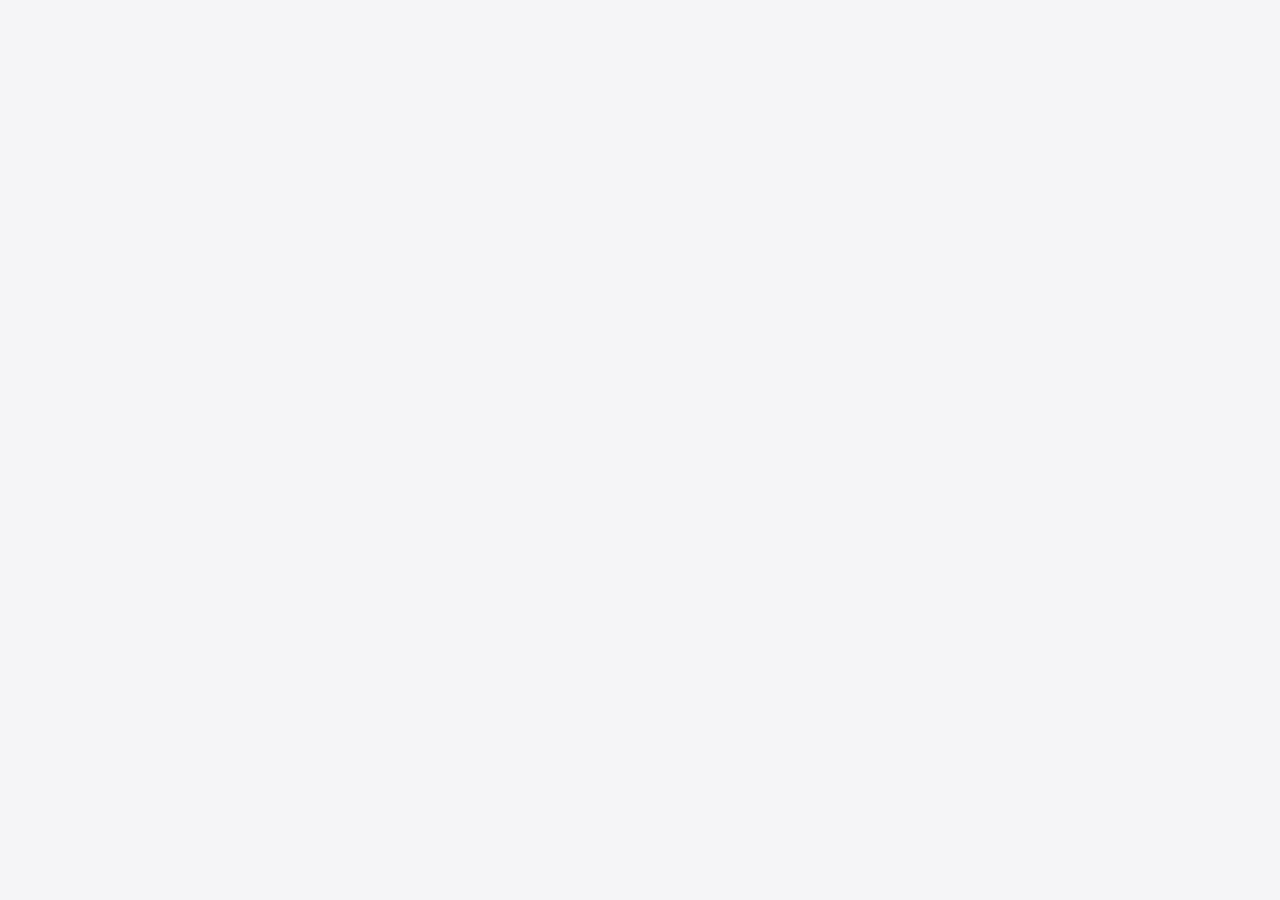
==== index.html @ 2a0f18f2 "Add files via upload" ====
<!doctype html>
<html lang="zh-CN">
<head>
  <meta charset="utf-8"><meta name="viewport" content="width=device-width, initial-scale=1">
  <meta name="theme-color" content="#f5f4f0"><meta name="description" content="parallax 出品的 branch 人生探索体验。输入未来意象，探索人生节点，试着改写一个选择，遇见另一种可能。">
  <title>branch · 人生的另一种可能</title>
  <link rel="stylesheet" href="./style.css">
  <link rel="stylesheet" href="./styles.css">
  <link rel="stylesheet" href="./reference-style.css">
  <link rel="stylesheet" href="./map-workbench.css">
  <link rel="stylesheet" href="./refined-ui.css">
</head>
<body>
  <div id="app"></div>
  <div id="toast" role="status" aria-live="polite"></div>
  <div id="modal-root"></div>
  <input id="import-file" type="file" accept=".json,application/json" hidden>
  <script type="module" src="./app.js"></script>
</body>
</html>
---- style.css ----
:root{--paper:#f6f5f1;--white:#fff;--ink:#292c2a;--muted:#777b76;--line:#e6e7e0;--green:#365c4a;--green-soft:#eaf0e9;--orange:#df7855;--purple:#8671a5;--purple-soft:#f1edf7;--radius:18px}
*{box-sizing:border-box}body{margin:0;background:var(--paper);color:var(--ink);font:14px/1.65 -apple-system,BlinkMacSystemFont,'Segoe UI','Microsoft YaHei',sans-serif}button,input,select,textarea{font:inherit}button,a,input,select,textarea{-webkit-tap-highlight-color:transparent}button{cursor:pointer}button{border:0;background:none;color:inherit}a{color:inherit}button:focus-visible,a:focus-visible{outline:3px solid #b9a4d0;outline-offset:4px}input:focus,select:focus,textarea:focus{outline:2px solid #7d9b89;outline-offset:2px}button:disabled{opacity:.45;cursor:not-allowed}svg{vertical-align:middle;flex-shrink:0}button svg{pointer-events:none}h1,h2,h3,p{margin:0}h1,h2,h3{line-height:1.35}button,a{transition:background .18s,transform .18s,color .18s}button:hover:not(:disabled){filter:brightness(.97)}.app-shell{min-height:100vh}.sidebar{width:215px;position:fixed;inset:0 auto 0 0;background:#efefe8;border-right:1px solid #dfe2d8;display:flex;flex-direction:column;padding:33px 22px;z-index:20}.brand{display:flex;align-items:center;gap:12px;text-decoration:none;font-size:27px;font-weight:600;letter-spacing:2px}.brand-mark{width:33px;height:33px;display:grid;grid-template-columns:1fr 1fr;gap:3px;transform:rotate(-8deg)}.brand-mark i{background:#3e5d4b;border-radius:8px 3px}.brand-mark i:nth-child(2){opacity:.5}.brand-mark i:nth-child(3){opacity:.75}.brand-sub{font-size:10px;letter-spacing:3px;color:#777f73;margin:10px 0 49px 4px}.nav-caption{font-size:10px;letter-spacing:2px;color:#94998f;margin:0 13px 12px}.nav{display:flex;flex-direction:column;gap:8px}.nav button{display:flex;align-items:center;gap:12px;padding:13px 15px;border-radius:9px;color:#71786d;text-align:left}.nav button.active{background:#fff;color:#324d3f;box-shadow:0 3px 10px #3d453008}.nav button:hover{background:#ffffff80}.nav .nav-num{margin-left:auto;font-size:10px;color:#999f95}.sidebar-bottom{margin-top:auto;padding-top:65px}.sidebar-note{padding:18px 8px;border-top:1px solid #d6dbcf}.sidebar-note .little-star{color:#b28a5e;font-size:22px}.sidebar-note p{font-family:'Noto Serif SC','SimSun',serif;font-size:13px;line-height:1.9;margin:10px 0;color:#687162}.text-link{color:#747b71;font-size:12px;text-decoration:none;padding:6px 8px;display:inline-flex;align-items:center;gap:7px}.main-shell{margin-left:215px;padding:0 36px 28px;max-width:1800px}.topbar{height:85px;border-bottom:1px solid var(--line);display:flex;justify-content:space-between;align-items:center;gap:16px}.breadcrumb{color:#949990;font-size:12px;display:flex;align-items:center;gap:14px}.breadcrumb strong{color:#454b42;font-weight:500}.top-actions{display:flex;align-items:center;gap:18px}.demo-pill{font-size:11px;display:flex;gap:6px;align-items:center;color:#80776e;border:1px solid #e1dace;border-radius:100px;padding:4px 10px}.demo-pill:before{content:'';width:5px;height:5px;background:#c18c61;border-radius:100%}.avatar{width:32px;height:32px;background:#e0e6db;color:#657360;display:grid;place-items:center;border-radius:50%;font-size:12px}.plain-btn{padding:6px 0;display:inline-flex;align-items:center;gap:6px;color:#656d60;font-size:12px}.intro{display:flex;justify-content:space-between;align-items:flex-end;gap:20px;padding:37px 0 27px}.eyebrow{font-size:10px;letter-spacing:2.7px;color:#8a9286;margin-bottom:12px}.intro h1{font:500 clamp(27px,2.9vw,39px)/1.5 'Noto Serif SC','Songti SC','SimSun',serif;letter-spacing:.7px}.intro h1 em{font-style:normal;color:#6b806c}.intro p{color:var(--muted);font-size:12px;margin-top:12px}.intro .hero-actions{display:flex;align-items:center;gap:10px;padding-bottom:8px}.btn{display:inline-flex;align-items:center;justify-content:center;gap:9px;min-height:42px;padding:10px 19px;border-radius:8px;background:var(--green);color:#fff;text-decoration:none;font-size:12px;font-weight:500;white-space:nowrap}.btn:hover{background:#274a39;transform:translateY(-1px)}.btn.secondary{background:#fff;color:#535d50;border:1px solid #dee3d8}.btn.secondary:hover{background:#f0f3ed}.btn.purple{background:#85749e}.btn.small{min-height:34px;padding:7px 12px}.btn.wide{width:100%}.flowbar{display:flex;align-items:center;border:1px solid var(--line);background:#ffffff7d;border-radius:12px;padding:14px 24px;margin-bottom:25px;gap:15px}.flowstep{display:flex;align-items:center;gap:8px;font-size:11px;color:#9b9e95}.flowstep span{font-family:Georgia,serif;font-style:italic;font-size:15px}.flowstep.on{color:#3c5946}.flowline{height:1px;background:#e0e2da;flex:1;max-width:100px}.flow-end{margin-left:auto;font-size:10px;color:#a0a499}.workspace{display:grid;grid-template-columns:minmax(0,1fr) 290px;gap:20px;align-items:start}.graph-panel{background:#fff;border:1px solid var(--line);border-radius:var(--radius);overflow:hidden;min-width:0}.panel-heading{padding:20px 23px 15px;display:flex;justify-content:space-between;align-items:center;gap:15px}.panel-heading h2{font-size:15px;font-weight:600}.panel-heading p{font-size:10px;color:#9b9e96;margin-top:4px}.heading-tools{display:flex;gap:10px;align-items:center}.badge{font-size:10px;border-radius:5px;padding:3px 8px;background:var(--green-soft);color:#688064;white-space:nowrap}.badge.purple{background:var(--purple-soft);color:var(--purple)}.graph-legend{display:flex;gap:16px;font-size:10px;color:#8f948a;padding:0 23px 13px}.dot{display:inline-block;width:6px;height:6px;border-radius:50%;background:#769379;margin-right:5px}.dot.purple{background:#a490c1}.dot.outline{background:transparent;border:1px solid #b1b6ac}.graph-scroll{overflow:auto;overscroll-behavior:contain;background-image:radial-gradient(#d7dccf 1px,transparent 1px);background-size:18px 18px;position:relative;scrollbar-width:thin}.graph-canvas{position:relative;width:100%;min-width:590px;height:465px;background:radial-gradient(ellipse at 70% 25%,#e8e3f13d,transparent 65%);transform-origin:0 0}.graph-lines{position:absolute;inset:0;width:100%;height:100%;pointer-events:none}.life-node{position:absolute;width:160px;height:125px;background:#fff;border:1px solid #dfe5d8;box-shadow:0 4px 14px #485a4210;border-radius:11px;padding:13px 14px;text-align:left;transform:translate(-50%,-50%);z-index:2;transition:box-shadow .2s,border .2s}.life-node:hover{box-shadow:0 6px 20px #485a4225}.life-node.selected{border:1.5px solid #768d70;box-shadow:0 0 0 4px #e6ece1}.life-node.changed{border-color:#aa94c3;background:#fcfaff}.life-node.changed.selected{box-shadow:0 0 0 4px #eee8f5}.node-top{display:flex;align-items:center;justify-content:space-between;font-size:9px;color:#87937d;letter-spacing:.4px}.node-symbol{width:23px;height:23px;background:#f0f3eb;border-radius:6px;display:grid;place-items:center;color:#74896d}.changed .node-symbol{background:#f0eafa;color:#9b80b6}.node-title{font-size:13px;font-weight:500;margin:10px 0 5px;line-height:1.3;white-space:nowrap;overflow:hidden;text-overflow:ellipsis}.node-subtitle{font-size:10px;color:#989d91;white-space:nowrap;overflow:hidden;text-overflow:ellipsis}.node-port{position:absolute;bottom:-4px;left:calc(50% - 4px);width:8px;height:8px;border:2px solid #fff;background:#7a9173;border-radius:50%}.graph-caption{position:absolute;bottom:16px;width:100%;text-align:center;font-family:'Noto Serif SC','SimSun',serif;font-size:11px;color:#9b9d92;letter-spacing:2px}.graph-bottom{padding:12px 20px;display:flex;align-items:center;gap:8px;justify-content:space-between;border-top:1px solid #edf0e7}.graph-bottom span{font-size:10px;color:#959c8e}.icon-button{width:28px;height:28px;display:inline-flex;align-items:center;justify-content:center;border:1px solid #e4e8dd;border-radius:6px;background:white}.zoom-tools{display:flex;gap:5px;align-items:center}.detail-panel{border:1px solid var(--line);border-radius:var(--radius);background:white;padding:23px 21px}.detail-kicker{font-size:10px;color:#a1a695;letter-spacing:1.5px;margin-bottom:16px;display:flex;justify-content:space-between}.detail-icon{width:42px;height:42px;background:#f1f3ec;color:#7b8d70;border-radius:12px;display:grid;place-items:center;margin-bottom:17px}.detail-panel h2{font:500 21px/1.5 'Noto Serif SC','SimSun',serif;margin-bottom:8px}.detail-age{font-size:11px;color:#8b9480}.detail-copy{font-size:12px;color:#7e8477;line-height:1.9;margin:18px 0}.divider{height:1px;background:#edf0e7;margin:19px 0}.mini-label{font-size:10px;color:#9aa08f;letter-spacing:1px;margin-bottom:10px}.effect{font-size:11px;color:#7e8774;display:flex;gap:7px;margin:8px 0}.effect:before{content:'↗';color:#a4b299}.detail-panel .btn{margin-top:19px}.detail-tip{font-size:10px;color:#a5aa9c;text-align:center;margin-top:12px}.below-grid{display:grid;grid-template-columns:1fr 1fr;gap:20px;margin-top:20px}.small-card{border:1px solid var(--line);border-radius:13px;background:#fff9;padding:18px 22px;display:flex;gap:15px;align-items:center}.small-icon{width:36px;height:36px;border-radius:10px;background:#ede9f3;color:#9a87ae;display:grid;place-items:center;flex-shrink:0}.small-icon.peach{background:#f5ebe3;color:#c59673}.small-card h3{font-size:12px;font-weight:500}.small-card p{font-size:10px;color:#92988a;margin-top:4px}.small-card button{margin-left:auto;color:#819075}.footer{display:flex;justify-content:space-between;gap:15px;padding:24px 0 0;font-size:10px;color:#9da294}.footer button{text-decoration:underline;text-underline-offset:3px;font-size:10px;padding:0}.branch-tabs{display:flex;gap:7px;overflow-x:auto;padding:0 22px 15px}.branch-tab{border:1px solid #e6e9df;border-radius:6px;padding:5px 10px;font-size:10px;white-space:nowrap;color:#939b88}.branch-tab.active{background:#eaf0e5;border-color:#dce5d5;color:#68805a}.branch-tab.active:not(:first-child){background:#f1edf7;border-color:#ded2e9;color:#8f77a6}
.page-heading{padding:35px 0 25px}.page-heading h1{font:500 30px/1.5 'Noto Serif SC','SimSun',serif}.page-heading p{color:var(--muted);margin-top:9px;font-size:12px}.form-layout{display:grid;grid-template-columns:minmax(0,650px) minmax(240px,1fr);gap:30px;max-width:1100px}.form-card,.content-card{background:white;border:1px solid var(--line);padding:30px;border-radius:16px}.form-progress{display:flex;gap:8px;margin-bottom:25px}.form-progress i{height:3px;background:#e9ece3;border-radius:5px;flex:1}.form-progress i.active{background:#789372}.form-step-label{color:#909986;font-size:11px;letter-spacing:1px;margin-bottom:9px}.form-card h2{font:500 24px/1.5 'Noto Serif SC','SimSun',serif;margin-bottom:24px}.field{display:block;margin:0 0 22px}.field-label{display:block;font-size:12px;margin-bottom:9px;font-weight:500}.field-hint{display:block;font-size:11px;color:#949d89;margin-top:7px}.input{width:100%;border:1px solid #dfe5d7;border-radius:8px;background:#fcfdfa;padding:11px 13px;color:#444e3e;min-height:44px}textarea.input{resize:vertical;min-height:95px;line-height:1.8}.field-row{display:grid;grid-template-columns:1fr 1fr;gap:18px}.choice-grid{display:grid;grid-template-columns:1fr 1fr;gap:9px}.choice-label{display:flex;align-items:center;gap:8px;padding:13px 12px;border:1px solid #e2e7d9;border-radius:8px;cursor:pointer;font-size:12px}.choice-label:has(input:checked){border-color:#89a27b;background:#f0f5ec}.choice-label input{accent-color:#4b6a3d}.form-actions{display:flex;align-items:center;justify-content:space-between;margin-top:28px}.aside-story{padding:32px 12px;color:#88937d}.aside-story h3{font:400 22px/1.7 'Noto Serif SC','SimSun',serif;color:#5c6e54;margin:25px 0 15px}.aside-story p{font-size:12px;line-height:2.1;max-width:280px}.orbit-art{width:190px;height:180px;position:relative;margin:10px auto 35px}.orbit-art:before,.orbit-art:after{content:'';position:absolute;border:1px solid #cad4c0;border-radius:50%;inset:20px 40px;transform:rotate(45deg)}.orbit-art:after{inset:40px 12px;transform:rotate(-25deg);border-color:#cdc4da}.orbit-art i{position:absolute;background:#94a385;width:11px;height:11px;border-radius:50%;top:38px;left:53px}.orbit-art i:nth-child(2){background:#b8a1c9;top:118px;left:142px}.orbit-art i:nth-child(3){width:39px;height:39px;top:70px;left:77px;background:#dfe5d7}.notice{font-size:11px;line-height:1.85;color:#969d8d;margin-top:17px}.error{font-size:12px;color:#b05a40;margin:12px 0;min-height:19px}.overlay{position:fixed;inset:0;background:#28342566;backdrop-filter:blur(5px);z-index:50;display:grid;place-items:center;padding:20px}.modal{position:relative;max-width:540px;width:100%;max-height:90vh;overflow:auto;border-radius:20px;padding:32px;background:#fff;box-shadow:0 20px 80px #0002}.modal.wide{max-width:650px}.modal-close{position:absolute;right:19px;top:18px;color:#959b8d}.modal h2{font:500 25px/1.5 'Noto Serif SC','SimSun',serif;margin:9px 25px 13px 0}.modal .lead{font-size:12px;color:#858e7b;line-height:1.9;margin-bottom:20px}.option-card{display:flex;gap:12px;border:1px solid #e3e7dc;border-radius:10px;padding:13px;margin:9px 0;cursor:pointer}.option-card:has(input:checked){background:#f2eef8;border-color:#af9ac3}.option-card input{accent-color:#8d73a8;margin-top:5px}.option-card strong{display:block;font-size:12px;font-weight:500}.option-card small{font-size:10px;display:block;color:#909787;margin-top:4px}.modal .field{margin-top:20px}.modal .btn{margin-top:8px}.modal-list{font-size:12px;line-height:1.9;color:#69725e;padding-left:20px}.modal-list li{margin:10px 0}.code-display{padding:20px 0;font:28px Georgia,serif;letter-spacing:4px;color:#526748}.code-box{border:1px dashed #cdd9c2;border-radius:10px;padding:17px;background:#f6f9f2;text-align:center;margin:20px 0}.code-box p{font-size:11px;color:#8d987f}.modal-actions{display:flex;gap:10px;flex-wrap:wrap}.path-picker{display:flex;gap:15px;margin-bottom:20px;align-items:center;flex-wrap:wrap}.path-picker .input{width:auto;min-width:200px}.comparison{display:grid;grid-template-columns:1fr 1fr;gap:20px}.compare-head{padding:20px 24px;border-bottom:1px solid var(--line);background:#f8faf5;border-radius:15px 15px 0 0}.compare-head.new{background:#f6f1fa}.compare-head h2{font-size:15px}.compare-head p{font-size:11px;color:#949c88;margin-top:4px}.timeline{padding:25px}.timeline-item{position:relative;padding:0 0 27px 22px;border-left:1px solid #dfe5d7}.timeline-item:last-child{padding-bottom:3px}.timeline-item:before{content:'';position:absolute;width:7px;height:7px;border-radius:50%;background:#95a585;left:-4px;top:6px;border:2px solid white}.timeline-item.changed:before{background:#ac8ac4}.timeline-age{font-size:10px;color:#a0a991}.timeline-item h3{font-size:13px;font-weight:500;margin:6px 0}.timeline-item p{font-size:12px;color:#8a947d;line-height:1.8}.compare-card{background:#fff;border:1px solid var(--line);border-radius:15px}.empty-state{text-align:center;padding:60px 25px;background:#fff;border:1px solid var(--line);border-radius:15px}.empty-state h2{font:500 25px 'Noto Serif SC','SimSun',serif;margin:20px 0}.empty-state p{color:#909984;font-size:12px;margin:15px auto 25px;max-width:450px}.report-layout{max-width:900px;margin:0 auto}.report-toolbar{display:flex;gap:10px;justify-content:flex-end;margin-bottom:20px}.report-paper{background:#fff;border:1px solid var(--line);padding:48px 55px;border-radius:15px}.report-paper .report-title{font:500 32px/1.5 'Noto Serif SC','SimSun',serif;margin:10px 0 18px}.report-meta{display:flex;gap:24px;font-size:11px;color:#9ca48f;border-bottom:1px solid var(--line);padding-bottom:25px;margin-bottom:28px}.report-section{margin-bottom:30px}.report-section h2{font-size:15px;margin-bottom:13px}.report-section p{font-size:12px;color:#7d8770;line-height:2}.vision-quote{font:400 20px/1.9 'Noto Serif SC','SimSun',serif!important;color:#667958!important}.report-path{display:flex;flex-wrap:wrap;gap:8px;font-size:11px;color:#79886c;margin:20px 0}.report-path span{padding:6px 9px;background:#f1f5ec;border-radius:5px}.report-change{padding:16px 0;border-top:1px solid #edf0e7}.report-change h3{font-size:12px;margin-bottom:8px}.report-change small{font-size:10px;color:#9a85b0}.report-end{padding-top:20px;border-top:1px solid var(--line);font-size:10px;color:#9ca58f;line-height:1.9}.status-message{font-size:11px;color:#9a839c;margin:8px 0}.source-grid{display:grid;grid-template-columns:1fr 1fr;gap:20px}.source-card{background:#fff;border:1px solid var(--line);border-radius:14px;padding:26px}.source-card h2{font-size:17px;margin:12px 0}.source-card p,.source-card li{font-size:12px;color:#858e7c;line-height:1.95}.source-card ul{padding-left:18px;margin-bottom:20px}.source-card a{font-size:12px;color:#69805b}.source-note{margin-top:24px;padding:25px;border-top:1px solid var(--line);font-size:12px;color:#8a937e;line-height:2}#toast{position:fixed;bottom:28px;left:50%;transform:translate(-50%,20px);background:#33452d;color:#fff;font-size:12px;padding:12px 22px;border-radius:9px;box-shadow:0 6px 30px #0002;z-index:90;opacity:0;pointer-events:none;transition:opacity .2s,transform .2s;max-width:90vw}#toast.show{opacity:1;transform:translate(-50%,0)}.mobile-brand{display:none}.print-only{display:none}
@media(min-width:1550px){.main-shell{padding-left:55px;padding-right:55px}.workspace{grid-template-columns:minmax(0,1fr) 320px}.graph-canvas{height:510px}.life-node{width:185px;height:132px}.node-title{font-size:14px}.node-subtitle{font-size:11px}}
@media(max-width:1200px){.sidebar{width:180px;padding:30px 15px}.main-shell{margin-left:180px;padding:0 24px 25px}.workspace{grid-template-columns:minmax(0,1fr) 255px;gap:15px}.detail-panel{padding:20px 17px}.intro .hero-actions{flex-direction:column;align-items:stretch}.intro h1{font-size:29px}.flow-end{display:none}.life-node{width:147px}.graph-canvas{min-width:565px}.below-grid{gap:15px}.small-card{padding:16px}}
@media(max-width:1050px){.sidebar{width:165px}.main-shell{margin-left:165px;padding:0 20px 25px}.workspace{grid-template-columns:1fr}.detail-panel{display:grid;grid-template-columns:1fr 1fr;column-gap:25px}.detail-kicker{grid-column:1/-1}.detail-icon{display:none}.detail-copy{grid-column:2;grid-row:2/5;margin:0}.detail-panel .divider{display:none}.detail-panel .mini-label{grid-column:1/-1;margin-top:18px}.detail-panel .effect{grid-column:1/-1}.detail-panel .btn{grid-column:1/-1}.detail-tip{grid-column:1/-1}.intro .hero-actions{flex-direction:row}.intro h1{font-size:29px}.form-layout{grid-template-columns:1fr}.aside-story{display:none}.top-actions{gap:10px}.comparison{gap:12px}.report-paper{padding:35px}}
@media(max-width:740px){.sidebar{position:sticky;inset:0;height:auto;width:100%;padding:13px 18px;border-right:0;border-bottom:1px solid #e0e3d9;display:flex;flex-direction:row;align-items:center;justify-content:space-between;gap:14px}.brand{font-size:20px;gap:7px}.brand-mark{width:23px;height:23px;gap:2px}.brand-sub,.nav-caption,.sidebar-bottom,.nav-num{display:none}.nav{flex-direction:row;gap:4px}.nav button{padding:9px;gap:5px;font-size:11px}.nav button svg{display:none}.main-shell{margin-left:0;padding:0 17px 24px}.topbar{height:61px}.breadcrumb{font-size:10px;gap:8px}.top-actions{gap:10px}.avatar{display:none}.demo-pill{font-size:9px;padding:3px 7px}.plain-btn{font-size:10px}.intro{display:block;padding:27px 0 20px}.intro h1{font-size:29px}.intro p{line-height:1.9;font-size:11px;max-width:300px}.intro .hero-actions{margin-top:21px;padding:0}.flowbar{padding:13px 12px;gap:8px;margin-bottom:17px}.flowstep{font-size:9px;gap:5px}.flowstep span{font-size:12px}.flowline{min-width:8px}.workspace{gap:15px}.panel-heading{padding:18px 17px 12px}.panel-heading h2{font-size:14px}.graph-legend{padding-left:17px;gap:11px}.branch-tabs{padding-left:17px}.graph-canvas{min-width:570px;height:420px}.life-node{width:145px;height:116px}.graph-bottom{padding:11px 14px}.graph-bottom span{font-size:9px}.detail-panel{display:block;padding:20px}.detail-copy{margin:14px 0}.detail-panel .divider{display:block}.detail-panel h2{font-size:21px}.below-grid{grid-template-columns:1fr;gap:12px;margin-top:15px}.footer{font-size:9px;display:block;line-height:2}.footer button{font-size:9px}.form-card,.content-card{padding:22px}.field-row{grid-template-columns:1fr;gap:0}.choice-grid{grid-template-columns:1fr 1fr}.form-card h2{font-size:23px}.page-heading{padding:27px 0 21px}.page-heading h1{font-size:26px}.modal{padding:25px;max-height:88vh}.modal h2{font-size:23px}.comparison{grid-template-columns:1fr}.compare-head{padding:18px 22px}.report-paper{padding:27px 22px}.report-paper .report-title{font-size:26px}.report-toolbar{justify-content:flex-start;flex-wrap:wrap}.report-meta{flex-wrap:wrap;gap:10px}.source-grid{grid-template-columns:1fr}.path-picker{gap:10px}.path-picker .input{width:100%}.source-note{padding:20px 0}.heading-tools{gap:6px}}
@media(prefers-reduced-motion:reduce){*,*:before,*:after{transition:none!important;scroll-behavior:auto!important}}
.node-title{white-space:normal;display:-webkit-box;-webkit-line-clamp:2;-webkit-box-orient:vertical;min-height:32px;margin:7px 0 4px}.graph-view-switch{display:flex;align-items:center;gap:5px;padding:0 22px 15px}.graph-view-switch button{font-size:10px;color:#909b85;padding:6px 10px;border-radius:6px}.graph-view-switch button.active{background:#e9eee4;color:#4d6941}.graph-view-switch>span{margin-left:auto;font-size:9px;color:#a1a995}.network-wrap{position:relative;background-color:#fbfcf9;background-image:radial-gradient(#d7ddcf 1px,transparent 1px);background-size:19px 19px}.network-wrap[hidden],.graph-scroll[hidden]{display:none}#force-graph{height:510px;width:100%;overflow:hidden;touch-action:none}.network-controls{position:absolute;top:13px;right:13px;display:flex;gap:5px;z-index:3}.network-control{border:1px solid #e0e5d7;background:#fffffff0;box-shadow:0 2px 4px #00000003;border-radius:6px;font-size:9px;padding:5px 8px;color:#7c8d6b}.network-legend{position:absolute;bottom:12px;left:14px;display:flex;gap:12px;flex-wrap:wrap;background:#fffffff0;padding:8px 10px;border-radius:7px;border:1px solid #e4e9dc;pointer-events:none;font-size:9px;color:#8a9976}.dot.peach{background:#ca9d70}.graph-view-switch button:hover{background:#f0f3eb}.network-wrap svg [tabindex]:focus{outline:none}.network-wrap svg [tabindex]:focus circle{stroke:#987cad;stroke-width:4px}
@media(max-width:740px){#force-graph{height:450px}.graph-view-switch{padding-left:15px}.graph-view-switch>span{display:none}.network-control{font-size:9px;padding:5px 7px}.network-controls{top:10px;right:10px}.network-legend{font-size:9px;gap:9px}}
@media print{body{background:#fff}.sidebar,.topbar,.page-heading,.report-toolbar,.footer,.overlay,#toast{display:none!important}.main-shell{margin:0;padding:0}.report-layout{max-width:none}.report-paper{border:0;padding:0;border-radius:0}.report-section,.report-change{break-inside:avoid}.print-only{display:block}.report-paper .report-title{font-size:25pt}.report-section p{color:#444}.report-end{color:#555}@page{size:A4;margin:20mm}}
---- styles.css ----
.ai-progress{display:flex;gap:12px;padding:24px 0}.ai-progress i{width:12px;height:12px;border-radius:50%;background:#8a75a9;animation:ai-breathe 1.4s ease-in-out infinite}.ai-progress i:nth-child(2){animation-delay:.2s}.ai-progress i:nth-child(3){animation-delay:.4s}@keyframes ai-breathe{0%,100%{opacity:.25;transform:translateY(0)}50%{opacity:1;transform:translateY(-8px)}}@media(prefers-reduced-motion:reduce){.ai-progress i{animation:none;opacity:.7}}

.modal-close[hidden]{display:none!important}
.ai-node-preview{max-height:42vh;overflow:auto;overscroll-behavior:contain;display:grid;gap:12px;margin:18px 0}
.ai-node-card{border:1px solid #e1e6de;background:#f6f8f4;border-radius:14px;padding:16px;animation:node-arrive .3s ease-out}
.ai-node-card small{color:#72806e;font-size:11px}.ai-node-card h3{font-size:17px;margin:10px 0}.ai-node-card p{font-size:13px;line-height:1.8;margin:6px 0}.ai-node-card summary{cursor:pointer;font-size:12px;color:#687260}
.report-pending{border:1px solid #e1e6de;border-radius:16px;padding:22px}.report-toolbar button:disabled{opacity:.45;cursor:wait}
@keyframes node-arrive{from{opacity:0;transform:translateY(8px)}to{opacity:1;transform:none}}
@media(prefers-reduced-motion:reduce){.ai-node-card{animation:none}}
---- reference-style.css ----
/* CIBE — cinematic monochrome art direction, following the supplied motion reference. */
:root{--paper:#f7f8f6;--ink:#151718;--green:#161a1e;--green-soft:#e7ecee;--purple:#607288;--purple-soft:#eaf0f5;--muted:#777e80;--line:#dde2e3}
html{scroll-behavior:smooth}body{font-family:Arial,'Microsoft YaHei',sans-serif}.sidebar{background:#f0f2f1;border-color:#dce0df}.brand-mark i{background:#22292d}.intro h1,.page-heading h1,.form-card h2,.modal h2,.detail-panel h2,.report-paper .report-title,.aside-story h3{font-family:Arial,'Microsoft YaHei',sans-serif;font-weight:500;letter-spacing:-.8px}.intro h1 em{color:#859096}.btn.purple{background:#20282e}.btn{border-radius:30px}.btn:hover{background:#394b57}.btn.purple:hover{background:#465c6d}.detail-panel .btn.purple{background:#20282e;color:#fff}.badge.purple{background:#e6eef5;color:#536c84}.graph-panel,.detail-panel,.content-card,.report-paper,.form-card{border-radius:16px}.life-node{border-radius:8px}.graph-view-switch button.active{background:#dce8ed;color:#344b58}.network-control{color:#455c6c}
.home-page{overflow:clip;background:#f7f8f6;color:#141718}.home-page button,.home-page a{-webkit-tap-highlight-color:transparent}.home-page button{cursor:pointer}.home-page a{text-decoration:none}.home-page button:focus-visible,.home-page a:focus-visible{outline:2px solid #2a8fe8;outline-offset:5px}.home-header{position:fixed;z-index:30;top:0;left:0;right:0;height:86px;padding:0 3.8%;display:flex;align-items:center;gap:24px;color:white;transition:background .35s,color .35s}.home-brand{display:flex;align-items:center;gap:10px;font-size:22px;font-weight:700;letter-spacing:-.8px;min-width:170px}.home-brand svg{width:32px;height:24px;fill:none;stroke:currentColor;stroke-width:4}.home-brand .brand-sub{display:block;font-size:6px;letter-spacing:2.3px;font-weight:400;margin:2px 0 0;color:inherit}.home-header nav{display:flex;align-items:center;background:#eff1f0eb;color:#111;padding:4px;border-radius:30px;gap:1px}.pill{display:flex;align-items:center;gap:13px;padding:9px 16px;border-radius:28px;font-size:10px;white-space:nowrap}.pill.active{background:#111719;color:white;padding:4px 16px 4px 4px}.pill i,.home-enter i{display:grid;place-items:center;width:27px;height:27px;border-radius:50%;background:#fff;color:#111;font-style:normal;font-size:17px}.home-enter{margin-left:auto;display:flex;align-items:center;gap:22px;background:#eff1f0f2;color:#151719;border-radius:28px;padding:5px 20px 5px 5px;font-size:10px}.home-enter i{background:#111719;color:white}.home-header.over-light{background:#f7f8f6dd;backdrop-filter:blur(14px);color:#111719}.home-header.over-light nav{background:#e9eceb}.home-header.over-light .home-enter{background:#e9eceb}
.tunnel-section{height:100svh;min-height:680px;background:#030810;position:relative;overflow:hidden;color:#fff}.tunnel-section canvas{display:block;width:100%;height:100%}#life-tunnel{position:absolute;inset:0}.tunnel-vignette{position:absolute;inset:0;background:linear-gradient(180deg,#0106095e,transparent 30%,transparent 65%,#0106099e);pointer-events:none}.tunnel-coordinate{position:absolute;left:3.8%;right:3.8%;top:112px;display:flex;justify-content:space-between;color:#99a6ba;font-size:8px;letter-spacing:1.5px}.tunnel-title{position:absolute;top:50%;left:50%;width:90%;text-align:center;transform:translate(-50%,-50%) scale(calc(1 + var(--exit,0)*.65));opacity:calc(1 - var(--exit,0)*1.6);pointer-events:none;text-shadow:0 2px 26px #03070e;animation:tunnel-arrive 2.5s cubic-bezier(.2,.8,.3,1) backwards}.tunnel-pre{font-size:9px;letter-spacing:6px;color:#a8c2d5;display:block;margin-bottom:24px}.tunnel-title h2{font-size:clamp(38px,4.8vw,76px);line-height:1.3;font-weight:400;letter-spacing:12px;margin:0}.tunnel-title h2>span{font-size:.45em;letter-spacing:15px;font-weight:300}.tunnel-title h2 strong{font-weight:400}.tunnel-caption{font-size:9px;letter-spacing:5px;color:#c1d1de;display:block;margin-top:25px}.tunnel-bottom{position:absolute;bottom:40px;left:3.8%;right:3.8%;display:flex;align-items:flex-end;gap:22px}.scroll-entry{display:flex;align-items:center;gap:28px;font-size:10px;letter-spacing:2px}.scroll-entry i{width:35px;height:35px;border:1px solid #ffffff50;border-radius:50%;display:grid;place-items:center;font-style:normal;animation:scroll-nudge 2s infinite}.motion-control{width:35px;height:35px;border:1px solid #ffffff50;border-radius:50%;font-size:12px;color:#cdd9e2}.tunnel-intro{margin-left:auto;width:240px}.tunnel-intro p{font-size:12px;line-height:1.7;margin:0 0 15px;color:#e2e8eb}.tunnel-intro button{font-size:11px;border-top:1px solid #ffffff40;width:100%;padding:12px 0 0;text-align:left;display:flex;justify-content:space-between}.tunnel-intro button span{font-size:20px;line-height:1}
.section-caption{font-size:9px;letter-spacing:1.6px;color:#858c8e}.life-overview{padding:65px 6% 90px}.life-overview>.section-caption{display:flex;justify-content:space-between;margin-bottom:45px}.overview-row{display:grid;grid-template-columns:1fr 1fr 1.1fr;align-items:center;width:100%;padding:28px 0;text-align:left;border-bottom:1px solid #e0e4e2;min-height:173px;gap:20px}.overview-row>div strong{display:block;font-weight:400;font-size:clamp(58px,6vw,90px);letter-spacing:-4px;line-height:1}.overview-row>div span{font-size:10px;color:#7a8184;display:block;margin-top:15px}.overview-row p{font-size:12px;line-height:1.9;color:#777e80}.overview-switch{height:80px;border-radius:60px;background:linear-gradient(90deg,#e4e8e7,#f4f5f3);display:flex;align-items:center;padding:5px;gap:20px;transition:background .4s}.overview-switch i{width:70px;height:70px;border-radius:50%;background:#fcfdfb;box-shadow:0 2px 10px #9ba3a014;display:grid;place-items:center;font-style:normal;font-size:22px;color:#b7bfbd;transition:transform .5s,background .5s,color .5s}.overview-switch b{font-size:8px;font-weight:400;letter-spacing:1.5px;color:#909a99}.overview-row:hover .overview-switch{background:#e0e6e5}.overview-row:hover .overview-switch i{transform:rotate(45deg);background:#12191c;color:#fff}
.archive-section{height:220vh;position:relative}.archive-stage{height:100vh;min-height:630px;position:sticky;top:0;overflow:hidden}.archive-copy{position:absolute;top:15%;left:0;right:0;text-align:center;z-index:2;pointer-events:none}.archive-copy h2{font-size:clamp(32px,3.8vw,60px);font-weight:400;letter-spacing:-2px;margin:22px 0 16px}.archive-copy h2 span{color:#b0b7b8}.archive-copy p{font-size:11px;color:#929b9c;letter-spacing:1px}#life-archives-scene{position:absolute;inset:0}#life-archives-scene canvas{width:100%;height:100%;display:block}.archive-bottom{position:absolute;left:5%;right:5%;bottom:32px;display:flex;align-items:center;justify-content:space-between;gap:20px;z-index:2;color:#949d9e;font-size:9px;letter-spacing:1px}.archive-bottom button{color:#252e31;border-bottom:1px solid #bec7c7;padding-bottom:10px;font-size:11px}
.life-manifesto{padding:130px 6% 100px;overflow:hidden}.life-manifesto>h2{font-size:clamp(45px,6.7vw,104px);font-weight:400;letter-spacing:-5px;margin:50px -1% 60px;white-space:nowrap}.life-manifesto>h2 span{color:#bdc3c3}.manifesto-intro{display:flex;align-items:center;gap:45px;padding:0 0 90px 40%}.manifesto-intro p{font-size:14px;line-height:1.9;color:#667175}.small-orbit{font-size:70px;font-weight:200;color:#aab4b7}.round-link{width:65px;height:65px;border:1px solid #cbd2d2;border-radius:50%;font-size:30px}.round-link:hover{background:#111b21;color:#fff}.home-steps{display:grid;grid-template-columns:repeat(3,1fr);gap:60px}.home-steps article{border-top:1px solid #cbd2d2;padding-top:24px}.home-steps article>span{font-size:8px;letter-spacing:1px;color:#8b9598}.home-steps h3{font-size:22px;font-weight:400;margin:35px 0 22px;letter-spacing:-.8px}.home-steps p{font-size:12px;line-height:1.9;color:#849094;min-height:50px;max-width:280px}.home-steps button{font-size:11px;margin-top:26px;color:#24343e}.home-ending{margin:10px 6% 0;padding:90px 0 60px;border-top:1px solid #d7dddd;display:flex;align-items:center;flex-wrap:wrap;gap:30px}.home-ending h2{font-size:clamp(32px,4.5vw,68px);font-weight:400;letter-spacing:-2px;margin:25px 0}.home-ending h2 span{color:#a1adaf}.ending-cta{margin-left:auto;background:#161e23;color:#fff;display:flex;gap:45px;align-items:center;border-radius:40px;padding:20px 26px;font-size:13px}.ending-cta span{font-size:25px}.ending-cta:hover{background:#2d4555}.home-ending>p{width:100%;font-size:9px;color:#929c9e;margin:20px 0 0}.home-footer{padding:30px 6% 28px}.footer-top{display:flex;justify-content:space-between;border-top:1px solid #d7dddd;padding-top:25px;color:#929b9c;font-size:9px;letter-spacing:1px}.footer-top button{font-size:9px}
@keyframes tunnel-arrive{from{filter:blur(10px);letter-spacing:30px;opacity:0}to{filter:blur(0);opacity:1}}@keyframes scroll-nudge{50%{transform:translateY(5px)}}
@media(max-width:760px){.home-header{height:72px;padding:0 20px;gap:15px}.home-brand{min-width:0;font-size:20px}.home-brand svg{width:28px}.home-header nav{display:none}.home-enter{gap:14px;padding-right:13px;font-size:9px}.home-brand .brand-sub{font-size:5px}.tunnel-section{min-height:700px}.tunnel-coordinate{top:95px;left:22px;right:22px;font-size:6px;letter-spacing:.7px}.tunnel-title{top:45%}.tunnel-pre{font-size:7px;letter-spacing:2.7px;margin-bottom:25px}.tunnel-title h2{font-size:37px;letter-spacing:6px;line-height:1.6}.tunnel-title h2>span{letter-spacing:9px}.tunnel-caption{font-size:6px;letter-spacing:2.6px;margin-top:22px}.tunnel-bottom{left:22px;right:22px;bottom:28px;flex-wrap:wrap;gap:12px}.tunnel-intro{width:100%;margin:0 0 25px;order:-1;max-width:245px}.tunnel-intro p{font-size:11px}.tunnel-intro button{font-size:10px}.scroll-entry{font-size:9px;gap:15px}.motion-control{margin-left:auto}.life-overview{padding:50px 24px 50px}.life-overview>.section-caption{font-size:7px;gap:10px;margin-bottom:20px}.overview-row{grid-template-columns:1fr 1.1fr;min-height:155px;gap:10px;padding:25px 0}.overview-row p{display:none}.overview-row>div strong{font-size:61px}.overview-row>div span{font-size:9px}.overview-switch{height:53px;gap:10px}.overview-switch i{width:43px;height:43px;font-size:17px;flex-shrink:0}.overview-switch b{font-size:6px;letter-spacing:0}.archive-stage{min-height:640px}.archive-copy{top:17%;padding:0 20px}.archive-copy .section-caption{font-size:7px}.archive-copy h2{font-size:29px;letter-spacing:-1.5px;margin-top:22px}.archive-copy p{font-size:9px}.archive-bottom{left:23px;right:23px;bottom:30px;flex-wrap:wrap;font-size:7px;gap:15px}.archive-bottom>span:first-child{display:none}.archive-bottom button{font-size:10px}.life-manifesto{padding:80px 24px 60px}.life-manifesto>.section-caption{font-size:7px}.life-manifesto>h2{white-space:normal;font-size:43px;letter-spacing:-2px;line-height:1.4;margin:35px 0}.life-manifesto>h2 span{display:block}.manifesto-intro{padding:0 0 50px;gap:20px}.manifesto-intro p{font-size:11px}.small-orbit{font-size:45px}.round-link{width:45px;height:45px;font-size:22px;margin-left:auto;flex-shrink:0}.home-steps{grid-template-columns:1fr;gap:40px}.home-steps h3{font-size:22px;margin:22px 0 15px}.home-steps p{max-width:none;min-height:0}.home-steps button{margin-top:17px}.home-ending{margin:0 24px;padding:60px 0 40px;gap:10px}.home-ending h2{font-size:33px;line-height:1.5;letter-spacing:-1px}.home-ending h2 span{display:block}.ending-cta{margin-left:0;font-size:12px;padding:16px 22px}.home-ending>p{font-size:8px;margin-top:25px}.home-footer{padding:20px 24px 24px}.footer-top{font-size:7px;letter-spacing:0;gap:12px}.footer-top button{font-size:7px}}
@media(prefers-reduced-motion:reduce){html{scroll-behavior:auto}.tunnel-title,.scroll-entry i{animation:none}.tunnel-title{transform:translate(-50%,-50%);opacity:1}.overview-switch i{transition:none}}


/* Readable small copy; decoration retains the lighter grey hierarchy. */
.overview-row p,.overview-row>div span,.home-steps p,.archive-copy p,.manifesto-intro p{color:#626e73}.section-caption,.home-steps article>span,.home-ending>p,.archive-bottom{color:#6b767b}.home-header .pill.active:not(:first-child){padding:9px 16px}.home-page h1[tabindex="-1"]:focus,.main-shell h1[tabindex="-1"]:focus,.main-shell h2[tabindex="-1"]:focus{outline:none}
/* Human / machine opening, inspired by the original video's first scene. */
.touch-opening{--hand-entry:21vw;position:relative;min-height:760px;height:100svh;background:#f7f8f6;overflow:hidden;color:#172026;isolation:isolate}.touch-copy{position:absolute;z-index:1;top:26%;left:0;right:0;text-align:center}.touch-copy>.section-caption{font-size:8px;letter-spacing:2px}.touch-copy h1{font-size:clamp(46px,4.6vw,76px);font-weight:400;line-height:1.24;letter-spacing:-3px;margin:24px 0 18px}.touch-copy h1 span{color:#7b878b}.touch-copy>p{font-size:11px;color:#69767b;letter-spacing:1px}.touch-aura{position:absolute;left:50%;top:42%;width:420px;height:420px;transform:translate(-50%,-50%);border-radius:50%;background:radial-gradient(ellipse at 38% 30%,#fff 2%,#f1f2f3 35%,#eef0f1 52%,#d8e0e633 62%,#fff0 72%);filter:blur(18px);opacity:.8;z-index:0}.touch-hands{position:absolute;z-index:2;top:52%;left:0;width:100%;aspect-ratio:3 / 2;transform:translateY(-50%);pointer-events:none}.touch-hand{position:absolute;inset:0;will-change:transform}.touch-hand img{display:block;width:100%;height:100%;object-fit:contain;user-select:none}.touch-human{clip-path:inset(0 49.5% 0 0);animation:human-approach 3.6s cubic-bezier(.2,.7,.2,1) both}.touch-robot{clip-path:inset(0 0 0 50.5%);animation:robot-approach 3.6s cubic-bezier(.2,.7,.2,1) both}.touch-human img{animation:hand-breathe 6s ease-in-out 3.6s infinite alternate;transform-origin:45% 50%}.touch-robot img{animation:hand-breathe 6s ease-in-out 3.6s infinite alternate-reverse;transform-origin:55% 50%}.touch-foot{position:absolute;z-index:3;left:4%;right:4%;bottom:35px;display:flex;justify-content:space-between;align-items:flex-end;gap:24px}.touch-foot>div:first-child{width:235px}.touch-foot p{font-size:13px;line-height:1.7;margin:15px 0}.touch-foot .section-caption{font-size:7px;letter-spacing:1px}.touch-start{display:flex;justify-content:space-between;align-items:center;border-top:1px solid #bfc9cc;padding:13px 0 0;width:100%;font-size:11px}.touch-start span{font-size:22px;line-height:1}.touch-scroll{position:absolute;left:50%;transform:translateX(-50%);display:flex;flex-direction:column;align-items:center;gap:15px;font-size:8px;color:#6b777c;letter-spacing:2px}.touch-scroll span{font-size:22px;color:#273b45}.touch-controls{display:flex;gap:9px;align-items:center;font-size:8px;letter-spacing:1px}.touch-controls>span{border:1px solid #c6ced0;border-radius:30px;padding:8px 13px}.touch-controls>i{font-style:normal;color:#8c979b}.touch-motion{border:1px solid #c6ced0;border-radius:50%;width:32px;height:32px;font-size:10px;margin-left:5px}.hands-paused .touch-hand,.hands-paused img,.hands-offscreen .touch-hand,.hands-offscreen img,.hands-hidden .touch-hand,.hands-hidden img{animation-play-state:paused}.touch-start:hover{color:#53778e}.home-header{color:#172026}
@keyframes human-approach{from{transform:translateX(calc(-1 * var(--hand-entry))) rotate(-5deg);opacity:0}18%{opacity:1}to{transform:translateX(-.4vw) rotate(0);opacity:1}}@keyframes robot-approach{from{transform:translateX(var(--hand-entry)) rotate(5deg);opacity:0}18%{opacity:1}to{transform:translateX(.4vw) rotate(0);opacity:1}}@keyframes hand-breathe{from{transform:translateY(-3px) rotate(-.35deg)}to{transform:translateY(3px) rotate(.35deg)}}
.home-header:not(.over-light){color:#fff}
@media(max-width:760px){.touch-opening{--hand-entry:26vw;min-height:760px}.touch-copy{top:23%;padding:0 20px}.touch-copy>.section-caption{font-size:6px;letter-spacing:1px}.touch-copy h1{font-size:44px;letter-spacing:-2px;margin-top:25px}.touch-copy>p{font-size:9px}.touch-aura{width:280px;height:280px;top:38%}.touch-hands{width:175%;left:-37.5%;top:54%}.touch-foot{left:23px;right:23px;bottom:28px;flex-wrap:wrap;gap:22px}.touch-foot>div:first-child{width:210px}.touch-foot p{font-size:11px}.touch-foot .section-caption{font-size:6px}.touch-scroll{left:auto;right:0;bottom:60px;transform:none;font-size:7px}.touch-controls{width:100%;font-size:6px;gap:7px}.touch-controls>span{padding:6px 11px}.touch-motion{margin-left:auto;width:29px;height:29px}.touch-start{font-size:10px}}

@media(prefers-reduced-motion:reduce){.touch-hand,.touch-hand img{animation:none;transform:none;opacity:1}}
---- map-workbench.css ----
/* Isolated CIBE workbench, following the compact MiroFish graph workspace. */
.life-workbench{--wb-orange:#f0643b;--wb-ink:#232426;--wb-muted:#73767b;--wb-line:#e6e7e9;display:flex;flex-direction:column;width:100%;height:100dvh;min-height:580px;background:#fafafa;color:var(--wb-ink);font-family:Arial,'Microsoft YaHei',sans-serif;font-size:12px;line-height:1.6;overflow:hidden}
.life-workbench *{box-sizing:border-box}.life-workbench button,.life-workbench a{font-family:inherit}.life-workbench button{border-radius:0;transition:background .15s,color .15s;cursor:pointer}.life-workbench button:focus-visible,.life-workbench a:focus-visible{outline:2px solid var(--wb-orange);outline-offset:3px}.life-workbench h1,.life-workbench h2,.life-workbench h3,.life-workbench h4,.life-workbench p{margin:0}.life-workbench h1,.life-workbench h2,.life-workbench h3,.life-workbench h4{font-family:inherit;letter-spacing:0}.life-workbench [hidden]{display:none!important}
.life-workbench .wb-topbar{height:62px;min-height:62px;display:flex;align-items:center;justify-content:space-between;padding:0 23px;gap:20px;border-bottom:1px solid var(--wb-line);background:white;position:relative;z-index:5}.life-workbench .wb-top-left,.life-workbench .wb-top-right{display:flex;align-items:center;gap:16px;min-width:0}.life-workbench .wb-top-left h1{font-size:11px;font-weight:400;color:#6d7075;white-space:nowrap}.life-workbench .wb-back{height:30px;width:24px;display:grid;place-items:center;padding:0}.life-workbench .wb-back svg{transform:rotate(180deg)}.life-workbench .wb-wordmark{display:flex;align-items:center;gap:8px;font-size:21px;font-weight:700;letter-spacing:-1.2px;padding:0}.life-workbench .wb-wordmark span{font-size:9px;font-weight:400;letter-spacing:0;color:#6c6f74}.life-workbench .wb-top-divider{height:16px;width:1px;background:#dedfe2}.life-workbench .wb-layout-switch{position:absolute;left:50%;transform:translateX(-50%);display:flex;align-items:center;padding:3px;gap:2px;border:1px solid #e7e8ea;border-radius:5px;background:#f7f7f8}.life-workbench .wb-layout-switch button{display:flex;align-items:center;justify-content:center;gap:6px;padding:6px 14px;font-size:11px;color:#777b80;border-radius:3px;white-space:nowrap}.life-workbench .wb-layout-switch button.active{background:#fff;color:#303237;box-shadow:0 1px 3px #00000014}.life-workbench .wb-step{font:10px 'Consolas','Courier New',monospace;letter-spacing:.4px;white-space:nowrap}.life-workbench .wb-step b{font-weight:400;color:#999da1}.life-workbench .wb-status{display:flex;align-items:center;gap:6px;color:#74787d;font-size:9px;white-space:nowrap}.life-workbench .wb-status i{height:5px;width:5px;border-radius:50%;background:#ee9a54}.life-workbench .wb-save{display:flex;align-items:center;gap:6px;padding:6px 10px;border:1px solid #dedfe1;border-radius:4px;background:#fff;font-size:10px;white-space:nowrap}.life-workbench .wb-save:hover{border-color:#bfc1c4}
.life-workbench .wb-body{flex:1;min-height:0;display:grid;grid-template-columns:51% 49%;overflow:hidden}.life-workbench .wb-graph-panel{display:flex;flex-direction:column;min-width:0;min-height:0;height:100%;border:0;border-right:1px solid #dcdee1;border-radius:0;background:#fcfcfd;overflow:hidden;box-shadow:none}.life-workbench .wb-graph-heading{padding:20px 23px 12px;display:flex;align-items:center;justify-content:space-between;gap:10px;background:#fff}.life-workbench .wb-overline{display:block;font:8px/1.5 'Consolas','Courier New',monospace;letter-spacing:1.2px;color:#81858b}.life-workbench .wb-graph-heading h2{font-size:14px;font-weight:600;margin-top:5px;display:flex;align-items:center;gap:10px}.life-workbench .wb-graph-ready{font-size:9px;font-weight:400;color:#52856c;background:#eff6f1;padding:2px 6px;border-radius:3px}.life-workbench .wb-icon-button{display:grid;place-items:center;flex-shrink:0;width:27px;height:27px;border:1px solid #e4e5e8;border-radius:4px;background:#fff;color:#6d737a}.life-workbench .wb-branches{display:flex;gap:6px;padding:0 23px 13px;background:#fff;flex-shrink:0;overflow-x:auto;scrollbar-width:thin}.life-workbench .wb-branches .branch-tab{display:flex;align-items:center;gap:8px;font-size:10px;line-height:1.5;padding:5px 9px;border:1px solid #e4e5e8;border-radius:4px;background:#fff;color:#75797f;max-width:235px;flex-shrink:0}.life-workbench .wb-branches .branch-tab span{font:8px 'Consolas','Courier New',monospace;max-width:135px;overflow:hidden;text-overflow:ellipsis;color:#969a9f}.life-workbench .wb-branches .branch-tab.active{background:#fff4ef;color:#cf5733;border-color:#f3c2b0}.life-workbench .wb-branches .branch-tab.active span{color:#cf795f}.life-workbench .wb-graph-toolbar{display:flex;align-items:center;justify-content:space-between;padding:0 23px 11px;background:#fff;border-bottom:1px solid #edeef0;gap:12px}.life-workbench .graph-view-switch{padding:0;display:flex;gap:14px}.life-workbench .graph-view-switch button{font-size:10px;padding:3px 0;border-radius:0;color:#83878b;background:transparent;border-bottom:1px solid transparent}.life-workbench .graph-view-switch button.active{background:transparent;color:#e25d36;border-bottom-color:#e25d36}.life-workbench .wb-gesture{font-size:9px;color:#8d9196;white-space:nowrap}.life-workbench .wb-graph-stage{flex:1;min-height:0;position:relative;background:#fcfcfd;background-image:radial-gradient(#d7dbe0 .7px,transparent .7px);background-size:17px 17px}.life-workbench .network-wrap{height:100%;background:transparent;min-height:0}.life-workbench #force-graph{width:100%;height:100%;min-height:0;touch-action:none}.life-workbench .network-controls{position:absolute;right:15px;top:13px;display:flex;gap:5px;z-index:3}.life-workbench .network-control{border:1px solid #e0e2e5;box-shadow:0 1px 3px #00000004;border-radius:4px;background:#fffffff2;color:#6f747c;font-size:9px;padding:5px 7px}.life-workbench .wb-zoom{position:absolute;right:16px;bottom:17px;z-index:4;display:flex;flex-direction:column;overflow:hidden;border:1px solid #dfe2e6;border-radius:5px;background:#fff;box-shadow:0 2px 5px #00000005}.life-workbench .wb-zoom button{display:grid;place-items:center;width:29px;height:28px;color:#707780;padding:0}.life-workbench .wb-zoom button+button{border-top:1px solid #eceef1}.life-workbench .wb-zoom button:hover{background:#f3f4f6}.life-workbench .wb-graph-footer{display:flex;align-items:center;justify-content:space-between;flex-wrap:wrap;padding:12px 20px;gap:10px;background:#fff;border-top:1px solid var(--wb-line);font-size:9px;color:#7c8188;flex-shrink:0}.life-workbench .wb-legend{display:flex;align-items:center;gap:14px;flex-wrap:wrap}.life-workbench .wb-legend>span{display:flex;align-items:center;gap:5px}.life-workbench .wb-dot{height:6px;width:6px;display:inline-block;border-radius:50%}.life-workbench .wb-dot.event{background:#ce7950}.life-workbench .wb-dot.condition{background:#4c927e}.life-workbench .wb-dot.vision{background:#8c79af}.life-workbench .wb-stats{display:flex;gap:11px;font:9px 'Consolas','Courier New',monospace}.life-workbench .wb-stats b{font-weight:400;color:#424951}
.life-workbench .graph-scroll{height:100%;min-height:0;background:transparent;overflow:auto}.life-workbench .graph-canvas{height:100%;min-height:420px;min-width:590px;background:none}.life-workbench .life-node{background:#fff;border:1px solid #dfe2e5;border-radius:5px;width:152px;height:112px;padding:12px;text-align:left;box-shadow:0 2px 6px #00000006}.life-workbench .life-node.selected{border:1px solid #e8835c;box-shadow:0 0 0 3px #fff0e8}.life-workbench .life-node.changed{background:#fffaf7;border-color:#ebb59b}.life-workbench .life-node.changed.selected{border-color:#e8835c;box-shadow:0 0 0 3px #fff0e8}.life-workbench .node-top{font-size:9px;color:#92979d}.life-workbench .node-title{font-size:12px;font-weight:500;line-height:1.4;margin:9px 0 5px;color:#353b42;min-height:30px}.life-workbench .node-subtitle{font-size:9px;color:#8a9097}.life-workbench .node-port{background:#da9b75}.life-workbench .graph-lines{pointer-events:none}
.life-workbench .wb-work-pane{min-width:0;min-height:0;height:100%;overflow:hidden;background:#f8f9fa}.life-workbench .wb-work-scroll{height:100%;overflow-y:auto;overscroll-behavior:contain;padding:23px 27px 28px;scrollbar-width:thin;scrollbar-color:#d5d8dc transparent}.life-workbench .wb-work-title{display:flex;align-items:center;justify-content:space-between;margin-bottom:20px;gap:12px}.life-workbench .wb-work-title h2{font-size:17px;font-weight:600;margin-top:7px}.life-workbench .wb-local-tag{font-size:9px;border:1px solid #dedfe2;border-radius:3px;color:#80858a;padding:3px 7px;white-space:nowrap}.life-workbench .wb-card{padding:19px 21px;margin-bottom:15px;border:1px solid #e2e4e7;border-radius:6px;background:#fff;box-shadow:0 1px 2px #00000002}.life-workbench .wb-card-heading{display:flex;align-items:center;gap:11px;margin-bottom:16px}.life-workbench .wb-card-number{align-self:flex-start;display:grid;place-items:center;flex-shrink:0;height:26px;min-width:26px;border:1px solid #f4d9ce;border-radius:4px;background:#fff6f0;color:#e67145;font:11px 'Consolas','Courier New',monospace}.life-workbench .wb-card-heading h3{font-size:13px;font-weight:600;line-height:1.5}.life-workbench .wb-card-heading p{font-size:10px;color:#858a90;margin-top:2px}.life-workbench .wb-card-heading>.wb-text-button,.life-workbench .wb-card-heading>.wb-node-count,.life-workbench .wb-card-heading>svg{margin-left:auto;flex-shrink:0}.life-workbench .wb-card-heading>svg{color:#e9a889}.life-workbench .wb-text-button{display:inline-flex;align-items:center;gap:5px;padding:0;color:#777e86;font-size:9px;white-space:nowrap}.life-workbench .wb-text-button:hover{color:#d9663c}.life-workbench .wb-fields{display:grid;grid-template-columns:1fr 1fr;gap:11px 13px}.life-workbench .wb-field{min-width:0}.life-workbench .wb-field>span{display:block;font-size:9px;color:#7f858c;margin-bottom:5px}.life-workbench .wb-field-wide{grid-column:1/-1}.life-workbench .wb-field-value{min-height:32px;border:1px solid #e6e8eb;background:#fbfcfd;border-radius:4px;padding:7px 10px;font-size:11px;line-height:1.6;color:#424a53;overflow-wrap:anywhere}.life-workbench .wb-card-bottom{display:flex;align-items:center;justify-content:space-between;border-top:1px solid #f0f1f3;margin-top:15px;padding-top:11px;gap:12px}.life-workbench .wb-code{font:9px 'Consolas','Courier New',monospace;letter-spacing:.5px;color:#90969c}.life-workbench .wb-node-count{font:10px 'Consolas','Courier New',monospace;color:#92979c}.life-workbench .wb-selected-node{display:flex;align-items:center;gap:11px;margin-bottom:12px}.life-workbench .wb-node-mark{display:grid;place-items:center;height:40px;width:40px;flex-shrink:0;border:1px solid #f0dfd3;background:#fcf5ef;color:#bd8661;border-radius:5px}.life-workbench .wb-node-meta{font-size:9px;color:#8b9198}.life-workbench .wb-selected-node h4{font-size:14px;font-weight:500;margin-top:3px;color:#333b44}.life-workbench .wb-node-description{font-size:11px;line-height:1.85;color:#6f7780;overflow-wrap:anywhere}.life-workbench .wb-effects{border-top:1px solid #eff0f2;padding-top:12px;margin-top:14px}.life-workbench .wb-mini-label{display:block;font-size:9px;color:#899098;letter-spacing:.3px}.life-workbench .wb-effects ul{margin:7px 0 0;padding:0;display:flex;flex-direction:column;gap:4px;list-style:none}.life-workbench .wb-effects li{font-size:10px;line-height:1.7;color:#737b84;display:flex;align-items:flex-start;gap:7px}.life-workbench .wb-effects li:before{content:'↗';color:#c78e68}.life-workbench .wb-change-card{border-color:#efbd9e;background:#fffdfa}.life-workbench .wb-choice-summary{margin-bottom:15px}.life-workbench .wb-option-tags{display:flex;flex-wrap:wrap;gap:5px;margin-top:8px}.life-workbench .wb-option-tags>span{font-size:9px;line-height:1.6;color:#8c827c;border:1px solid #eae2dc;border-radius:3px;padding:3px 7px;background:#fff}.life-workbench .wb-option-tags>span.selected{color:#b9653c;border-color:#efc4aa;background:#fff4ea}.life-workbench .wb-primary-action{width:100%;display:flex;align-items:center;justify-content:center;gap:8px;padding:10px 13px;min-height:39px;font-size:11px;font-weight:500;border:1px solid #ea9465;border-radius:4px;color:#cb6735;background:#fff9f2}.life-workbench .wb-primary-action svg:last-child{margin-left:auto}.life-workbench .wb-primary-action svg:first-child{margin-right:auto}.life-workbench .wb-primary-action:hover{background:#fff0e2;border-color:#df7a43}.life-workbench .wb-change-note{font-size:9px;color:#9a8d83;text-align:center;margin-top:10px;line-height:1.7}.life-workbench .wb-result-links{display:grid;grid-template-columns:1fr 1fr;gap:10px;margin:17px 0}.life-workbench .wb-result-links button{display:flex;align-items:center;gap:8px;font-size:10px;padding:11px 12px;border:1px solid #e2e5e8;border-radius:4px;background:#fff;color:#666e77}.life-workbench .wb-result-links button span{margin-left:auto}.life-workbench .wb-result-links button:hover{background:#fdf6f0;color:#bf693f}
.life-workbench .wb-log{border:1px solid #2b3036;border-radius:5px;background:#202328;color:#b3bac3;font-family:'Consolas','Courier New','Microsoft YaHei',monospace;overflow:hidden}.life-workbench .wb-log-heading{display:flex;align-items:center;justify-content:space-between;border-bottom:1px solid #383d44;padding:10px 14px;font-size:9px;gap:10px}.life-workbench .wb-log-heading>span:first-child{display:flex;align-items:center;gap:6px;color:#d3d7dd}.life-workbench .wb-log-heading>span:last-child{font-size:8px;letter-spacing:.8px;color:#87919d}.life-workbench .wb-log-heading i{width:5px;height:5px;background:#93a68d;border-radius:50%}.life-workbench .wb-log-lines{padding:13px 14px;font-size:9px;line-height:1.9;overflow-wrap:anywhere}.life-workbench .wb-log-lines p+p{margin-top:5px}.life-workbench .wb-log-key{color:#7f8c9b;margin-right:6px}.life-workbench .wb-log-lines b{font-weight:400;color:#d0d7df}.life-workbench .wb-log-notice{color:#daa57c}.life-workbench .wb-log>button{display:flex;align-items:center;gap:5px;font-size:9px;color:#a4b0bd;padding:0 14px 13px}.life-workbench.layout-graph .wb-body{grid-template-columns:1fr}.life-workbench.layout-graph .wb-work-pane{display:none}.life-workbench.layout-graph .wb-graph-panel{border-right:0}.life-workbench.layout-workbench .wb-body{grid-template-columns:1fr}.life-workbench.layout-workbench .wb-graph-panel{display:none}.life-workbench.layout-workbench .wb-work-scroll{max-width:850px;margin:0 auto;padding-left:40px;padding-right:40px}
.life-workbench .wb-dot.person{background:#ff6a32;width:8px;height:8px}.life-workbench .wb-dot.event{background:#245792;width:7px;height:7px}.life-workbench .wb-dot.condition{background:#349977;width:4px;height:4px}.life-workbench .wb-dot.vision{background:#8432a4}.life-workbench .wb-node-selector{display:none;grid-template-columns:repeat(6,minmax(0,1fr));gap:5px;margin:0 0 16px}.life-workbench.layout-workbench .wb-node-selector{display:grid}.life-workbench .wb-node-selector button{display:flex;flex-direction:column;align-items:center;justify-content:center;gap:3px;min-width:0;padding:7px 3px;border:1px solid #e6e8eb;border-radius:4px;background:#fafbfc;color:#777f89;font-size:9px;line-height:1.5;overflow-wrap:anywhere}.life-workbench .wb-node-selector button>span{font:9px 'Consolas','Courier New',monospace;color:#a2a7ad}.life-workbench .wb-node-selector button[aria-pressed="true"]{border-color:#eebc9f;background:#fff5ec;color:#c56c3c}.life-workbench .wb-node-selector button[aria-pressed="true"]>span{color:#cb8157}
@media(max-width:800px){.life-workbench .wb-node-selector{display:grid;grid-template-columns:repeat(3,minmax(0,1fr))}.life-workbench .wb-node-selector button{flex-direction:row;gap:7px}}
@media(min-width:1600px){.life-workbench .wb-work-scroll{padding:27px 36px 32px}.life-workbench .wb-card{padding:22px 25px}.life-workbench .wb-card-heading p,.life-workbench .wb-node-description{font-size:12px}.life-workbench .wb-field-value{font-size:12px}.life-workbench .wb-graph-heading{padding-left:28px}.life-workbench .wb-graph-toolbar,.life-workbench .wb-branches{padding-left:28px}}
@media(max-width:1120px){.life-workbench .wb-wordmark span,.life-workbench .wb-top-divider,.life-workbench .wb-top-left h1,.life-workbench .wb-status{display:none}.life-workbench .wb-topbar{padding:0 18px}.life-workbench .wb-top-right{gap:12px}.life-workbench .wb-work-scroll{padding:20px 18px}.life-workbench .wb-card{padding:16px}.life-workbench .wb-card-heading{gap:8px}.life-workbench .wb-card-heading>.wb-text-button{font-size:8px}.life-workbench .wb-graph-footer{padding:11px 16px}.life-workbench .wb-legend{gap:9px}.life-workbench .wb-gesture{display:none}}
@media(max-width:800px){.life-workbench{height:auto;min-height:100dvh;overflow:visible}.life-workbench .wb-topbar{height:auto;min-height:102px;padding:12px 15px 51px;gap:8px;position:sticky;top:0}.life-workbench .wb-top-left{gap:9px}.life-workbench .wb-wordmark{font-size:20px}.life-workbench .wb-top-right{margin-left:auto;gap:10px}.life-workbench .wb-step{font-size:9px}.life-workbench .wb-save{font-size:9px;padding:5px 8px}.life-workbench .wb-layout-switch{top:auto;bottom:10px;padding:2px}.life-workbench .wb-layout-switch button{padding:5px 17px;font-size:10px}.life-workbench .wb-body{display:flex;flex-direction:column;overflow:visible;min-height:0}.life-workbench .wb-graph-panel{height:640px;min-height:520px;max-height:calc(100svh - 102px);border-right:0;border-bottom:1px solid #dfe2e6;flex-shrink:0}.life-workbench .wb-graph-heading{padding:16px 17px 10px}.life-workbench .wb-graph-heading h2{font-size:13px}.life-workbench .wb-branches{padding:0 17px 11px}.life-workbench .wb-graph-toolbar{padding:0 17px 10px}.life-workbench .wb-graph-stage{min-height:300px}.life-workbench .wb-work-pane{height:auto;overflow:visible}.life-workbench .wb-work-scroll{height:auto;overflow:visible;padding:24px 17px}.life-workbench .wb-card{padding:17px;margin-bottom:13px}.life-workbench .wb-work-title h2{font-size:16px}.life-workbench .wb-fields{gap:11px}.life-workbench .wb-field-value{font-size:11px}.life-workbench .wb-log-lines{font-size:9px}.life-workbench .wb-graph-footer{padding:10px 15px;gap:8px}.life-workbench .wb-legend{gap:9px;font-size:8px}.life-workbench .wb-stats{font-size:8px;gap:9px}.life-workbench .network-controls{top:10px;right:11px}.life-workbench .network-control{font-size:8px;padding:4px 6px}.life-workbench .wb-zoom{right:12px;bottom:13px}.life-workbench .graph-canvas{min-height:380px}.life-workbench.layout-graph .wb-graph-panel{height:calc(100dvh - 102px);max-height:none;min-height:480px}.life-workbench.layout-workbench .wb-work-scroll{padding:24px 17px}.life-workbench.layout-graph .wb-work-pane,.life-workbench.layout-workbench .wb-graph-panel{display:none}}
@media(max-width:370px){.life-workbench .wb-step{display:none}.life-workbench .wb-card-heading>.wb-text-button{max-width:75px;white-space:normal}.life-workbench .wb-fields{grid-template-columns:1fr}.life-workbench .wb-field-wide{grid-column:auto}.life-workbench .wb-result-links{gap:7px}.life-workbench .wb-result-links button{font-size:9px;padding:9px}.life-workbench .wb-work-title h2{font-size:15px}}.graph-live-progress{position:absolute;left:14px;bottom:14px;right:55px;z-index:5;border:1px solid #dcc7e7;background:#fffffff5;border-radius:8px;padding:11px 14px;color:#784695;font-size:11px;box-shadow:0 4px 20px #60317612;pointer-events:none}.graph-live-progress[hidden]{display:none}
.wb-change-detail{margin-top:16px;padding:14px;border:1px solid #dbc3e6;border-radius:8px;background:#faf6fc;color:#76518b;font-size:11px;line-height:1.8}.wb-change-detail>strong{display:flex;align-items:center;gap:8px}.wb-change-detail>strong>span{display:grid;place-items:center;background:#8432a4;color:#fff;border-radius:50%;width:22px;height:22px;font-size:16px}.wb-change-detail p{margin:8px 0}.wb-change-detail summary{cursor:pointer;font-weight:500}.wb-change-detail details>div{border-top:1px solid #e5d9eb;margin-top:10px;padding-top:10px}.wb-change-detail small{font-size:10px;color:#9266a7}
---- refined-ui.css ----
/* branch: quiet, spacious, system-native interface. */
:root{--ink:#1d1d1f;--muted:#86868b;--purple:#7554bf;--blue:#0071e3}
body{font-family:-apple-system,BlinkMacSystemFont,'Segoe UI','Microsoft YaHei',sans-serif;color:var(--ink);background:#f5f5f7;-webkit-font-smoothing:antialiased}
button,a,input,textarea{ -webkit-tap-highlight-color:transparent}button:focus-visible,a:focus-visible{outline:3px solid #0071e3;outline-offset:4px}
.life-workbench{--wb-line:#e8e8ed;--wb-orange:#0071e3;font-family:inherit;background:#f5f5f7;font-size:13px;color:#1d1d1f}
.life-workbench .wb-topbar{height:76px;min-height:76px;background:#ffffffc9;backdrop-filter:blur(24px);border-bottom:1px solid #d2d2d745;padding:0 30px}
.life-workbench .wb-wordmark{font-size:27px;letter-spacing:-1.5px}.life-workbench .wb-wordmark span{font-size:10px;color:#86868b;letter-spacing:.3px}
.life-workbench .wb-layout-switch{border:0;border-radius:24px;padding:4px;background:#e8e8edb3}.life-workbench .wb-layout-switch button{border-radius:20px;padding:8px 18px;font-size:12px}.life-workbench .wb-layout-switch button.active{box-shadow:0 2px 7px #0000000d}
.life-workbench .wb-save{background:#1d1d1f;color:white;border:0;border-radius:25px;padding:10px 16px;font-size:12px}.life-workbench .wb-help{font-size:12px;color:#0066cc;padding:8px}.life-workbench .wb-status{font-size:10px}.life-workbench .wb-status i{background:#39a769}
.life-workbench .wb-body{grid-template-columns:minmax(0,1.12fr) minmax(390px,1fr)}
.life-workbench .wb-graph-panel{background:#fff;border-right:1px solid #e8e8ed}.life-workbench .wb-graph-heading{padding:25px 28px 15px}.life-workbench .wb-graph-heading h2{font-size:18px;letter-spacing:-.5px;margin-top:5px}.life-workbench .wb-overline{font-size:9px;letter-spacing:1.8px;color:#86868b}.life-workbench .wb-graph-ready{background:#f0f7f1;color:#448155;border-radius:12px;padding:4px 8px;font-size:9px}
.life-workbench .wb-branches{padding:0 28px 15px;gap:7px}.life-workbench .branch-tab{border:0;background:#f5f5f7;color:#6e6e73;border-radius:13px;padding:9px 12px;font-size:11px}.life-workbench .branch-tab.active{background:#edf4ff;color:#0066cc;box-shadow:inset 0 0 0 1px #0071e326}.life-workbench .branch-tab span{font-size:8px}
.wb-stage-rail{display:flex;justify-content:space-between;margin:0 28px 15px;position:relative;padding:5px 0}.wb-stage-rail:before{content:'';position:absolute;height:1px;background:#e8e8ed;left:23px;right:23px;bottom:11px}.life-workbench .wb-stage-rail button{position:relative;display:flex;align-items:center;flex-direction:column;gap:9px;color:#86868b;padding:4px 10px;border-radius:12px}.wb-stage-rail button>span{font-size:17px;font-weight:500}.wb-stage-rail small{font-size:9px;margin-left:3px}.wb-stage-rail i{width:7px;height:7px;background:#d2d2d7;border-radius:50%;box-shadow:0 0 0 5px #fff}.wb-stage-rail i.has-change{background:#8761b5}.life-workbench .wb-stage-rail button[aria-pressed=true]{color:#0071e3;background:#f5f9ff}.wb-stage-rail button[aria-pressed=true] i{background:#0071e3;box-shadow:0 0 0 4px #e2efff}
.life-workbench .wb-graph-toolbar{padding:0 28px 15px}.life-workbench .graph-view-switch button.active{color:#0071e3;border-color:#0071e3}.life-workbench .wb-graph-stage{background-color:#fdfdfe;background-image:radial-gradient(#e2e3ea .6px,transparent .6px);background-size:22px 22px}.life-workbench .network-controls{right:20px;top:16px}.life-workbench .network-control{border:0;background:#ffffffd9;backdrop-filter:blur(15px);border-radius:20px;padding:7px 11px;box-shadow:0 2px 9px #00000007}.life-workbench .wb-zoom{border:0;border-radius:16px;box-shadow:0 3px 16px #0000000a}.life-workbench .wb-zoom button{width:34px;height:34px}.life-workbench .wb-graph-footer{padding:15px 28px;background:#ffffffd9;font-size:10px}
.life-workbench .wb-work-scroll{padding:30px;scrollbar-width:thin;scrollbar-color:#d2d2d7 transparent}.life-workbench .wb-work-title{margin-bottom:24px}.life-workbench .wb-work-title h2{font-size:26px;letter-spacing:-1px;line-height:1.35;margin-top:8px}.life-workbench .wb-local-tag{border:0;background:white;border-radius:18px;padding:7px 11px;font-size:10px;color:#86868b}
.life-workbench .wb-card{padding:25px;border:0;border-radius:22px;background:white;box-shadow:0 2px 15px #00000003;margin-bottom:18px}.life-workbench .wb-card-heading{gap:12px;margin-bottom:20px}.life-workbench .wb-card-number{background:#f5f5f7;border:0;color:#86868b;border-radius:12px;font-size:11px;width:32px;height:32px}.life-workbench .wb-card-heading h3{font-size:16px;font-weight:600;letter-spacing:-.4px}.life-workbench .wb-card-heading p{font-size:11px;line-height:1.8;margin-top:5px;color:#86868b}.life-workbench .wb-fields{gap:14px}.life-workbench .wb-field-value{background:#f5f5f7;border:0;border-radius:11px;padding:11px 13px;font-size:12px}.life-workbench .wb-field>span{font-size:10px;color:#86868b;margin-bottom:6px}.life-workbench .wb-card-bottom{margin-top:22px;padding-top:16px;border-top-color:#f0f0f3;flex-wrap:wrap;gap:12px}.life-workbench .wb-text-button{color:#0066cc;font-size:11px}.life-workbench .wb-code{color:#b0b0b5;font-size:9px}
.life-workbench .wb-node-description{font-size:13px;line-height:1.95;color:#6e6e73}.life-workbench .wb-selected-node h4{font-size:21px;letter-spacing:-.7px}.life-workbench .wb-node-mark{background:#f5f5f7;color:#747a86;border-radius:14px;border:0}.life-workbench .wb-effects{background:#fafafa;border-radius:14px;border:0;padding:16px;margin-top:18px}.life-workbench .wb-effects li{font-size:12px;line-height:1.9}.life-workbench .wb-node-selector{gap:7px;flex-wrap:wrap}.life-workbench .wb-node-selector button{border-radius:12px;background:#f5f5f7;border:0;padding:8px 10px}.life-workbench .wb-node-selector button[aria-pressed=true]{background:#edf4ff;color:#0066cc}
.life-workbench .wb-primary-action{background:#0071e3;border-radius:28px;border:0;padding:14px 20px;font-size:13px;box-shadow:none}.life-workbench .wb-primary-action:hover{background:#0077ed}.life-workbench .wb-option-tags span{border-radius:20px;background:#f5f5f7;border:0;padding:7px 11px}.life-workbench .wb-option-tags span.selected{background:#edf4ff;color:#0066cc}.life-workbench .wb-change-note{font-size:11px;line-height:1.9;margin-top:15px}.life-workbench .wb-change-detail{border:0;border-radius:16px;background:#f7f2fc;padding:18px;font-size:12px}.life-workbench .wb-change-detail summary{color:#7554a1;padding-top:5px}
.wb-impact-summary{background:#fff;border-radius:22px;padding:25px;margin:0 0 18px}.wb-impact-summary h3{font-size:19px;letter-spacing:-.5px;margin:8px 0!important}.wb-impact-summary p{color:#86868b;font-size:12px;line-height:1.8}.wb-impact-chips{display:flex;flex-wrap:wrap;gap:8px;margin-top:17px}.life-workbench .wb-impact-chips button{background:#f5f0fb;border-radius:12px;padding:9px 11px;color:#7554a1;font-size:12px}.wb-impact-chips button span{display:block;font-size:9px;margin-top:3px}
.life-workbench .wb-result-links{gap:12px}.life-workbench .wb-result-links button{background:white;border:0;border-radius:18px;padding:19px;font-size:12px}.wb-archive-details{margin-top:22px;color:#86868b;font-size:11px}.wb-archive-details>summary{cursor:pointer;padding:8px 0 16px}.life-workbench .wb-log{border:0;border-radius:16px;background:#eeeef1;color:#6e6e73}.life-workbench .wb-log-heading{border-color:#d2d2d7}.life-workbench .wb-log-heading span,.life-workbench .wb-log-lines b{color:#6e6e73}
.overlay{background:#151c3033;backdrop-filter:blur(20px)}.modal{border-radius:30px;border:1px solid #ffffffb3;box-shadow:0 30px 100px #0002;padding:38px;background:#fffffffa}.modal h2{font-size:29px;letter-spacing:-1px}.modal .lead{font-size:14px;line-height:1.9;color:#86868b}.option-card{border-radius:17px;padding:17px;border-color:#e8e8ed;background:#fafafa}.option-card:has(input:checked){background:#f1f6ff;border-color:#77b4ef}.input,.textarea{border-radius:14px;background:#f5f5f7;border-color:#e8e8ed;padding:14px}.btn{background:#0071e3;border-radius:28px;padding:13px 22px}.btn.secondary{color:#0066cc;background:#edf4ff;border:0}.guide-step{display:flex;gap:18px;margin:24px 0}.guide-step>b{color:#0071e3;background:#edf4ff;border-radius:12px;padding:8px;height:40px}.guide-step h3{font-size:16px;margin:0 0 6px}.guide-step p{font-size:13px;line-height:1.8;color:#86868b;margin:0}.report-delivery-note{font-size:12px;color:#86868b;margin:0 0 18px;line-height:1.8}.report-paper{border-radius:24px;box-shadow:0 8px 40px #00000005;border:0}.topbar{background:#ffffffb3;backdrop-filter:blur(20px)}.sidebar{background:#f5f5f7}.nav button.active{border-radius:15px;background:white}.home-header{backdrop-filter:blur(24px);background:#ffffffb3}.home-brand{letter-spacing:-1px}.graph-live-progress{border-radius:18px;border:1px solid #e7def2;backdrop-filter:blur(20px);box-shadow:0 8px 25px #00000008}
@media(max-width:1120px){.life-workbench .wb-topbar{padding:0 20px}.life-workbench .wb-work-scroll{padding:22px}.life-workbench .wb-card{padding:20px}.life-workbench .wb-work-title h2{font-size:23px}.life-workbench .wb-body{grid-template-columns:minmax(0,1fr) minmax(360px,1fr)}}
@media(max-width:800px){.life-workbench .wb-topbar{height:108px;min-height:108px;padding:12px 16px 50px}.life-workbench .wb-wordmark{font-size:24px}.life-workbench .wb-save{padding:8px 12px}.life-workbench .wb-help{font-size:11px}.life-workbench .wb-layout-switch button{padding:6px 20px}.life-workbench .wb-work-scroll{padding:22px 16px}.life-workbench .wb-graph-heading{padding:20px 20px 12px}.life-workbench .wb-branches{padding:0 20px 12px}.wb-stage-rail{margin:0 20px 12px}.life-workbench .wb-graph-toolbar{padding:0 20px 12px}.life-workbench .wb-graph-footer{padding:12px 20px}.life-workbench .wb-graph-panel{max-height:none;height:690px}.modal{padding:28px 23px;border-radius:25px}.life-workbench .wb-card{padding:21px}.wb-impact-summary{padding:21px}.life-workbench .wb-work-title h2{font-size:25px}}
@media(prefers-reduced-motion:no-preference){.life-workbench .wb-card,.wb-impact-summary{animation:panel-enter .35s ease both}.life-workbench button{transition:background .18s,color .18s,box-shadow .18s}.modal{animation:panel-enter .25s ease both}@keyframes panel-enter{from{opacity:0;transform:translateY(7px)}to{opacity:1;transform:translateY(0)}}}
@media print{.report-delivery-note{display:none}.report-paper{box-shadow:none;border-radius:0}.topbar{backdrop-filter:none}}
.life-workbench .wb-branches .branch-tab{border:0;border-radius:13px;background:#f5f5f7;padding:9px 12px;color:#6e6e73}.life-workbench .wb-branches .branch-tab.active{background:#edf4ff;color:#0066cc;border:0}

.public-preview-note{position:fixed;bottom:16px;left:50%;transform:translateX(-50%);z-index:30;padding:12px 20px;border-radius:24px;background:#1d1d1fed;color:white;font-size:12px;max-width:90vw;text-align:center;backdrop-filter:blur(16px)}
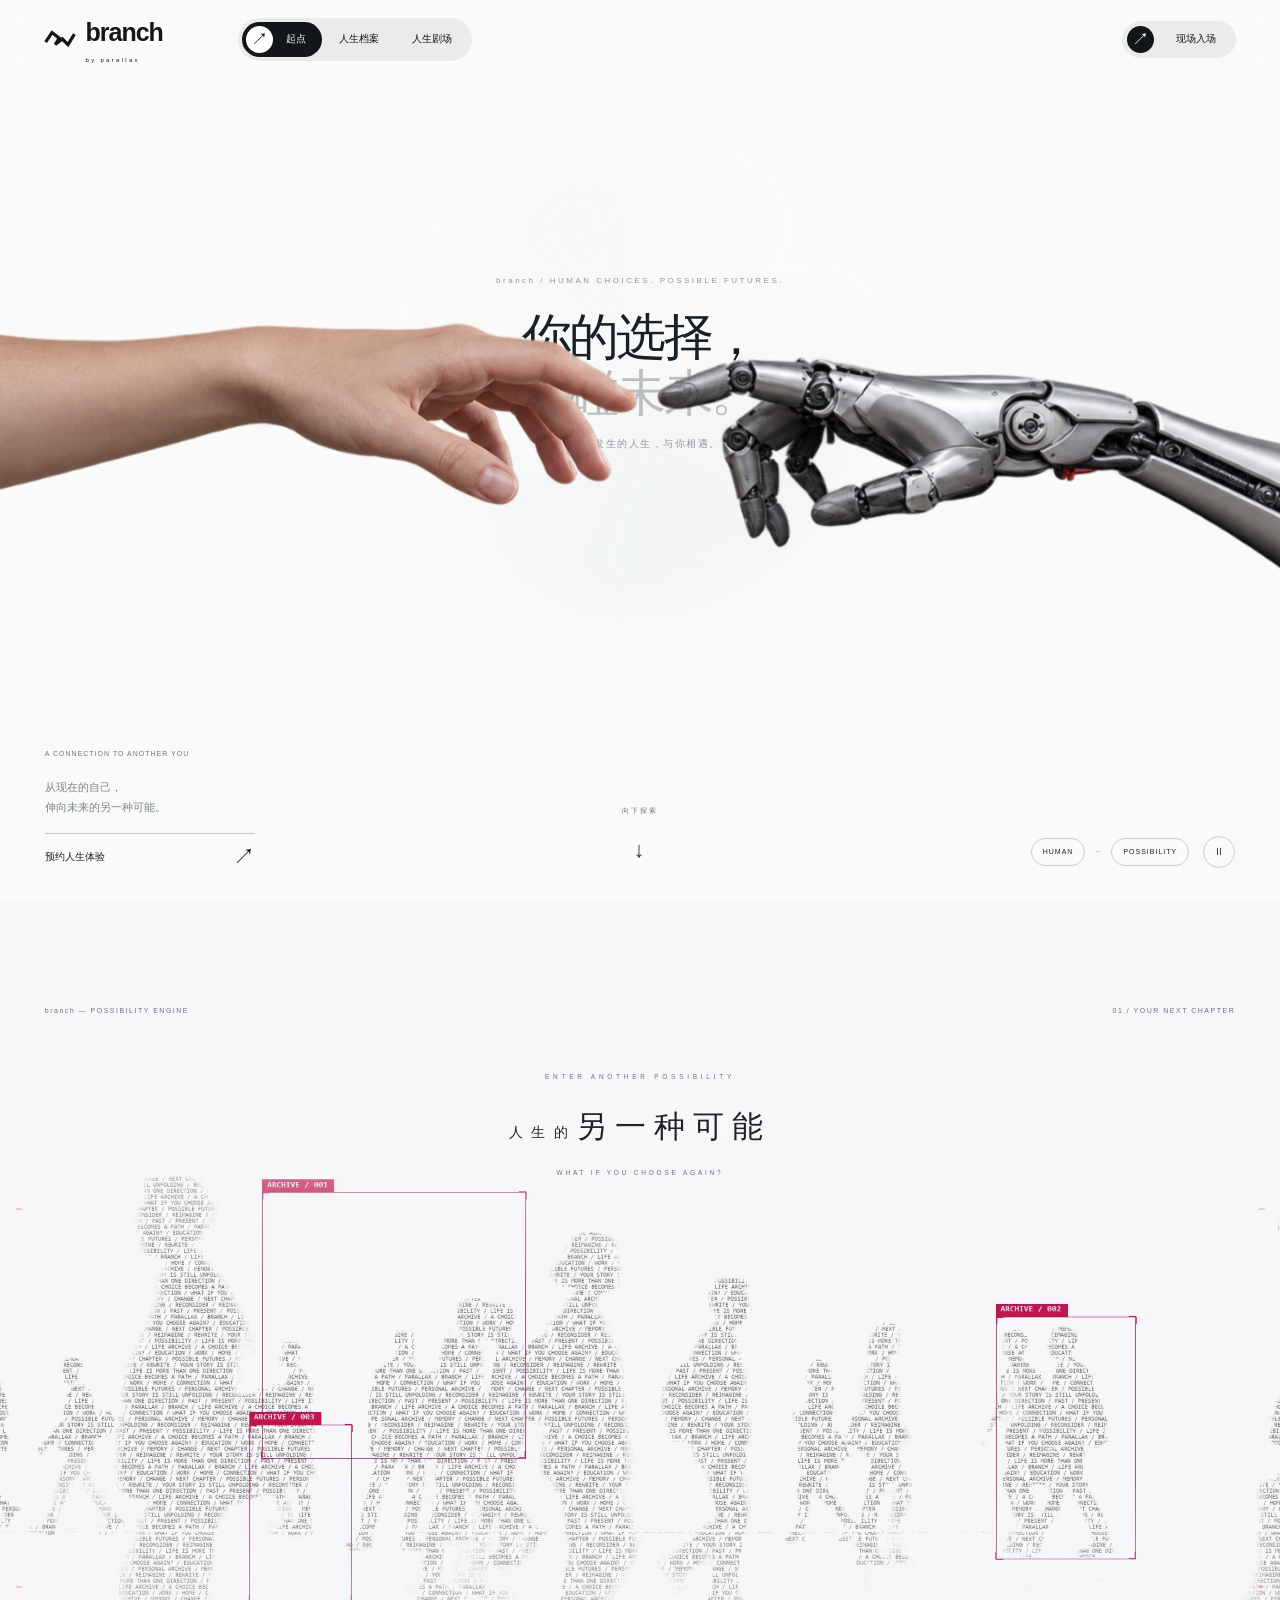
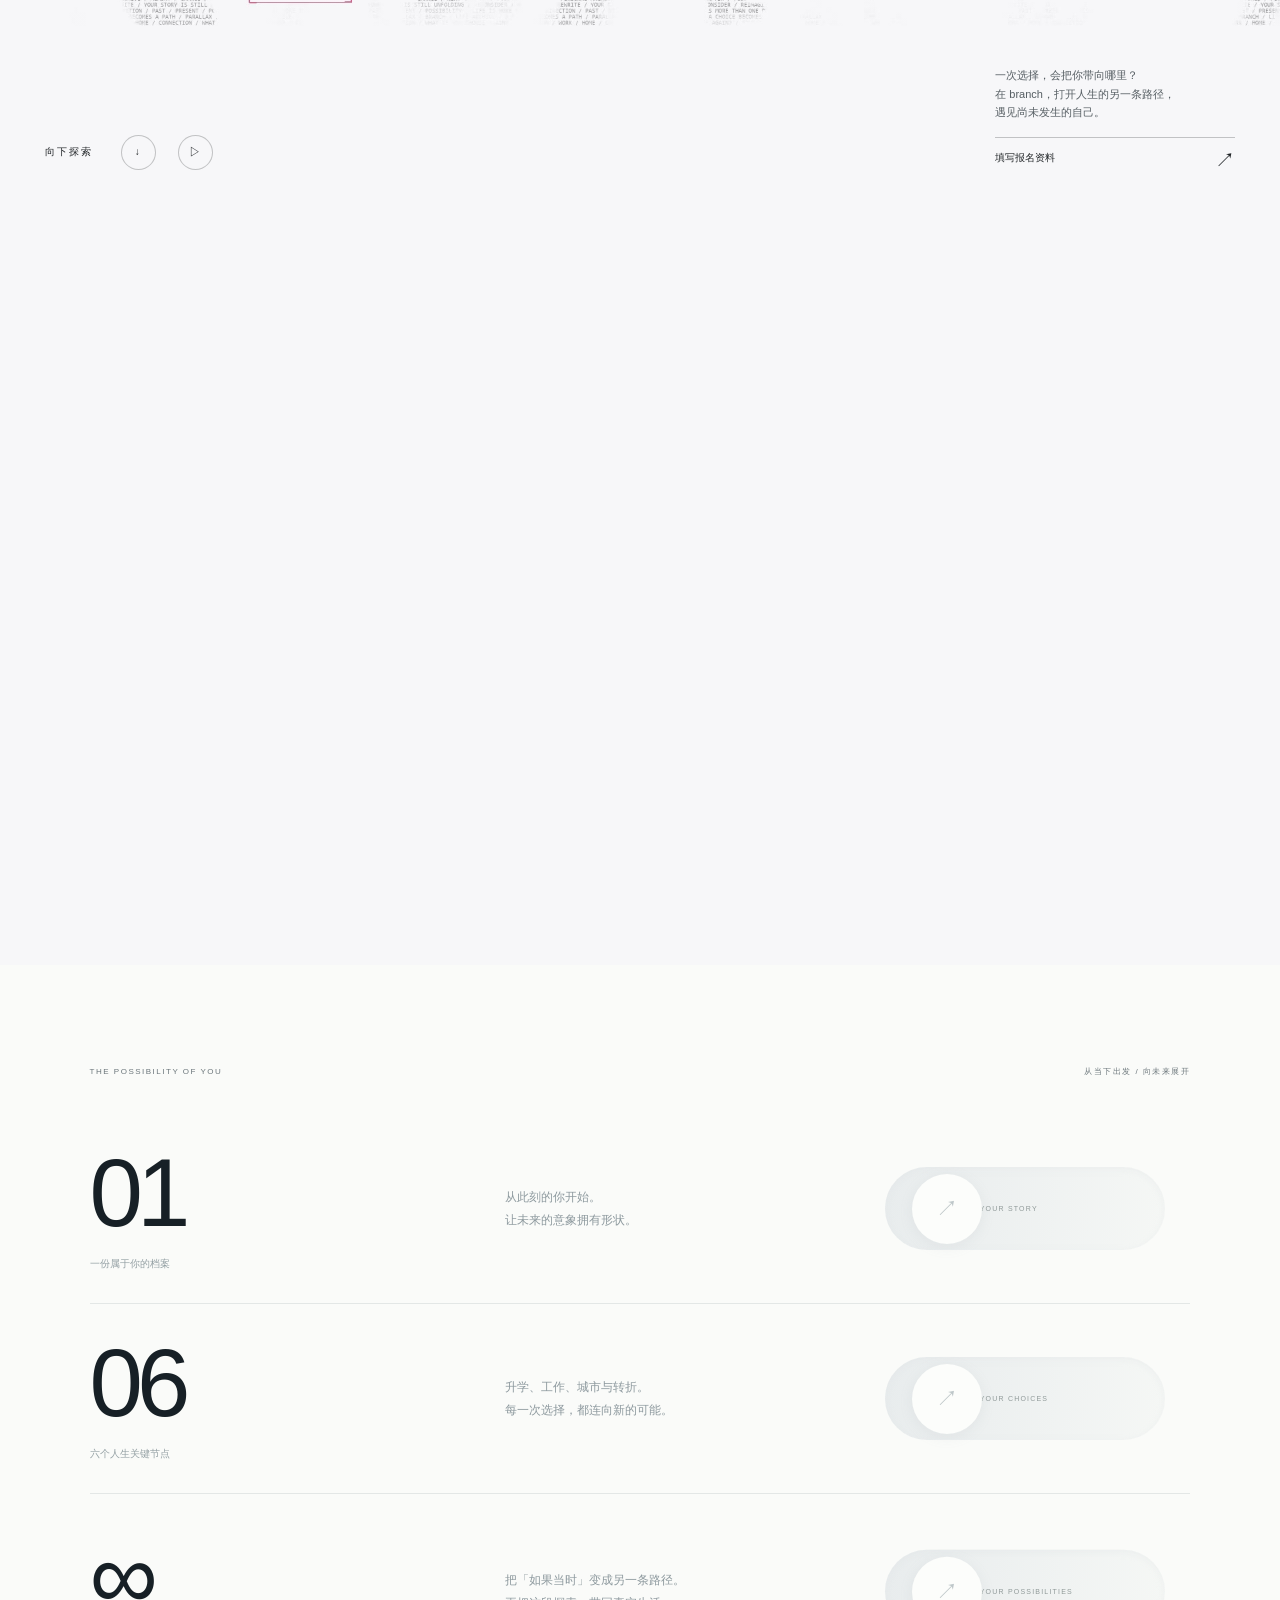
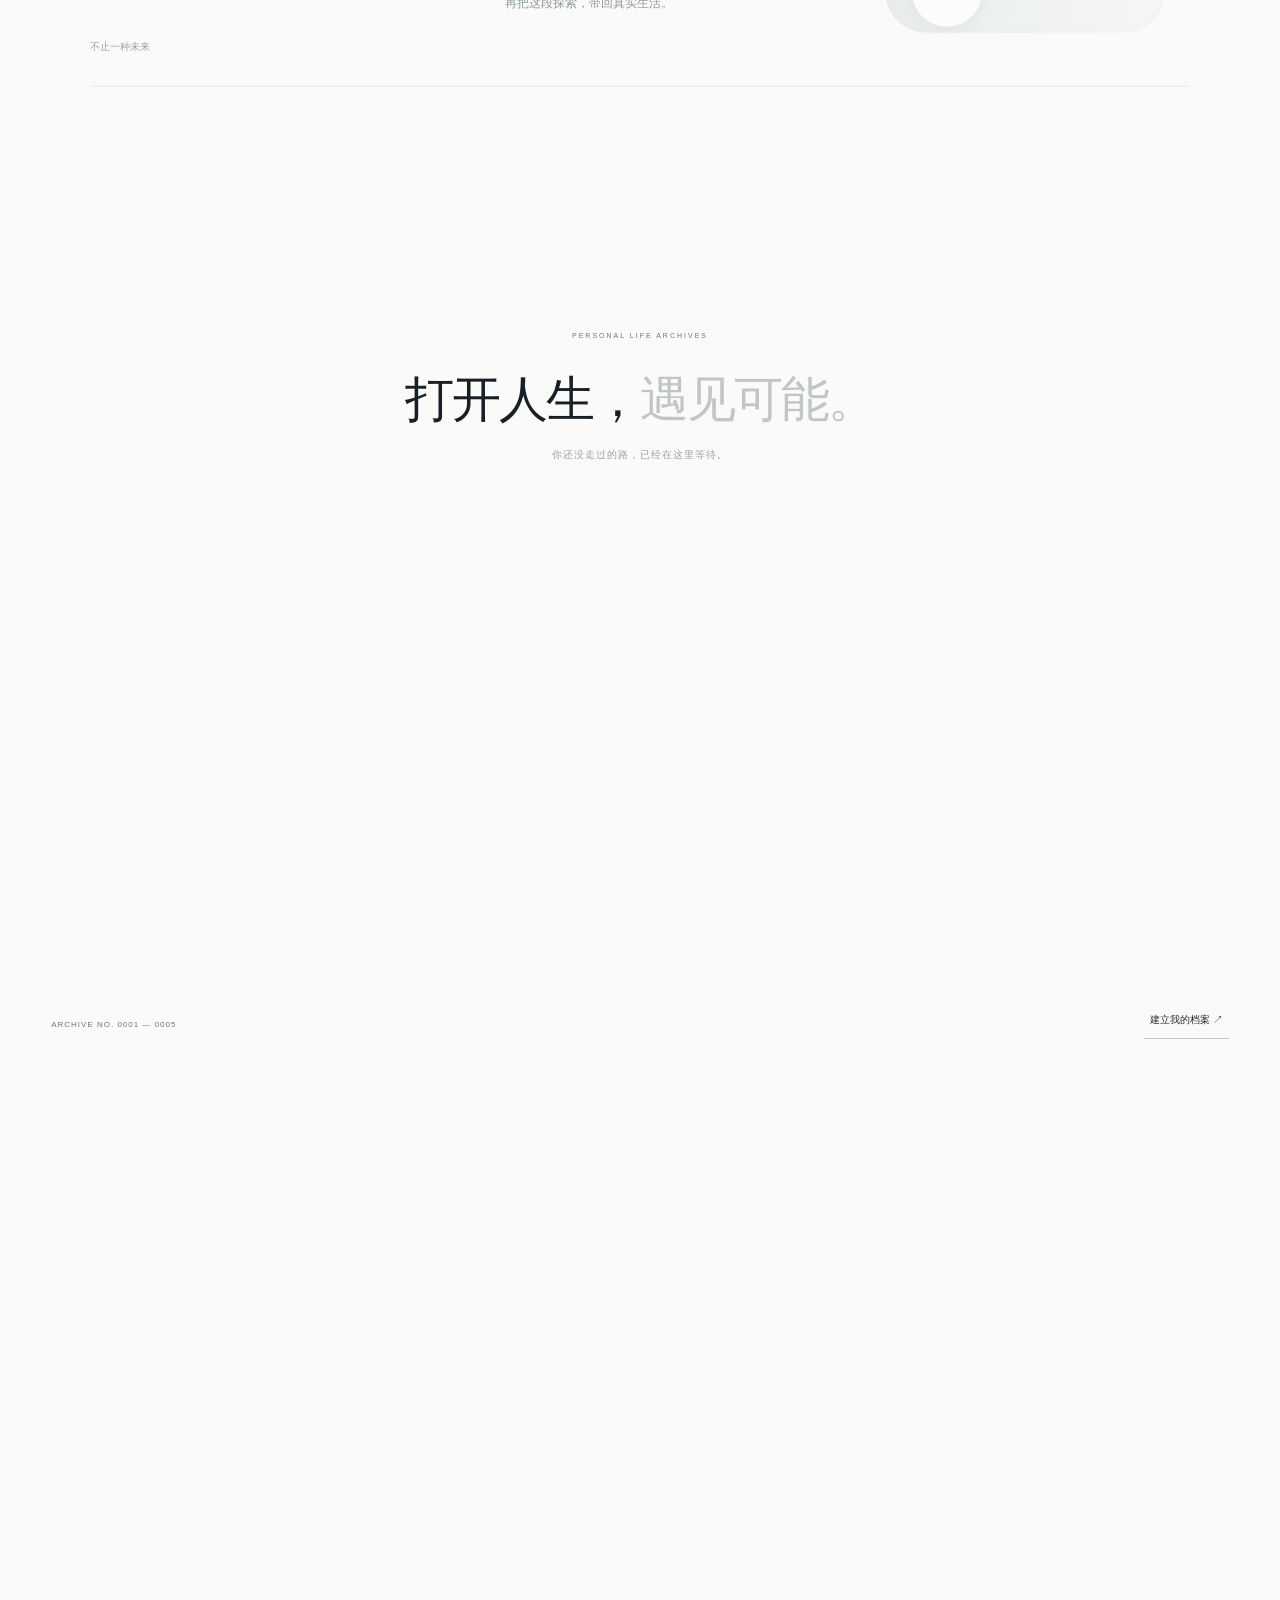
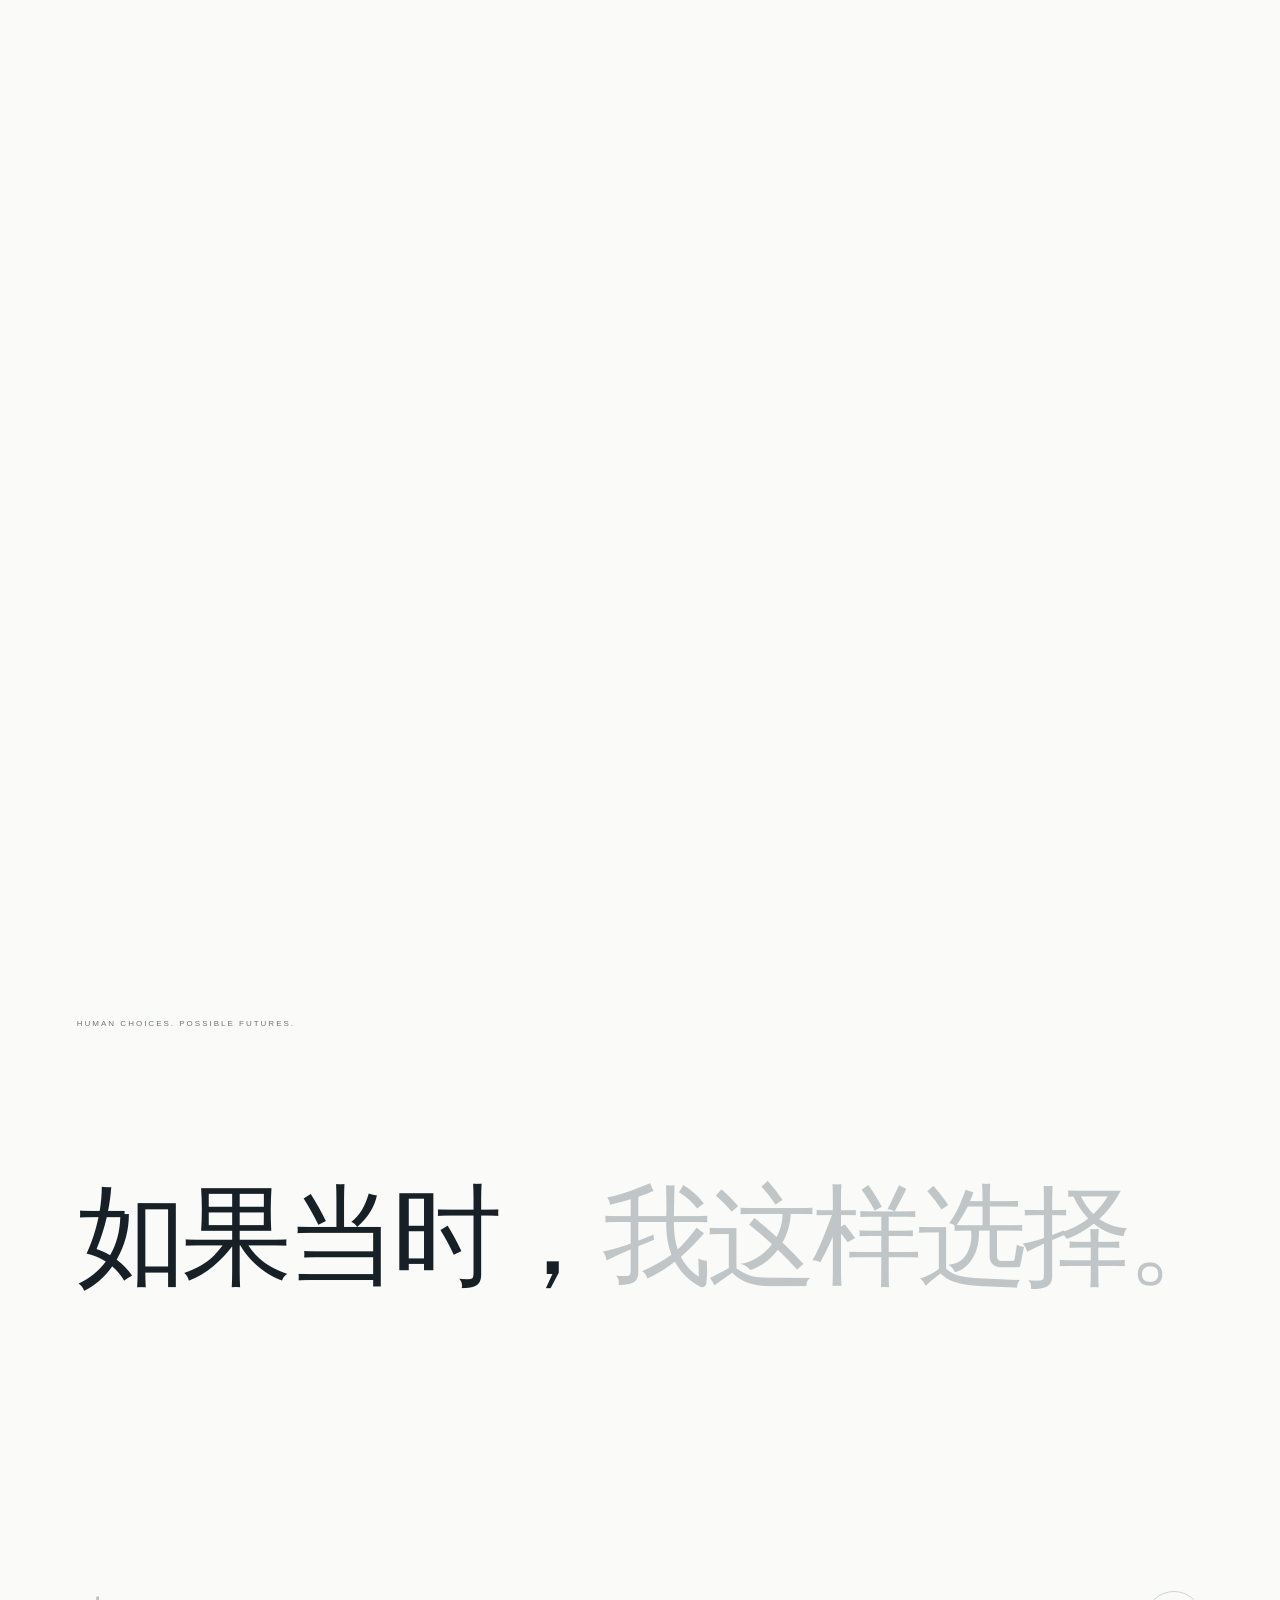
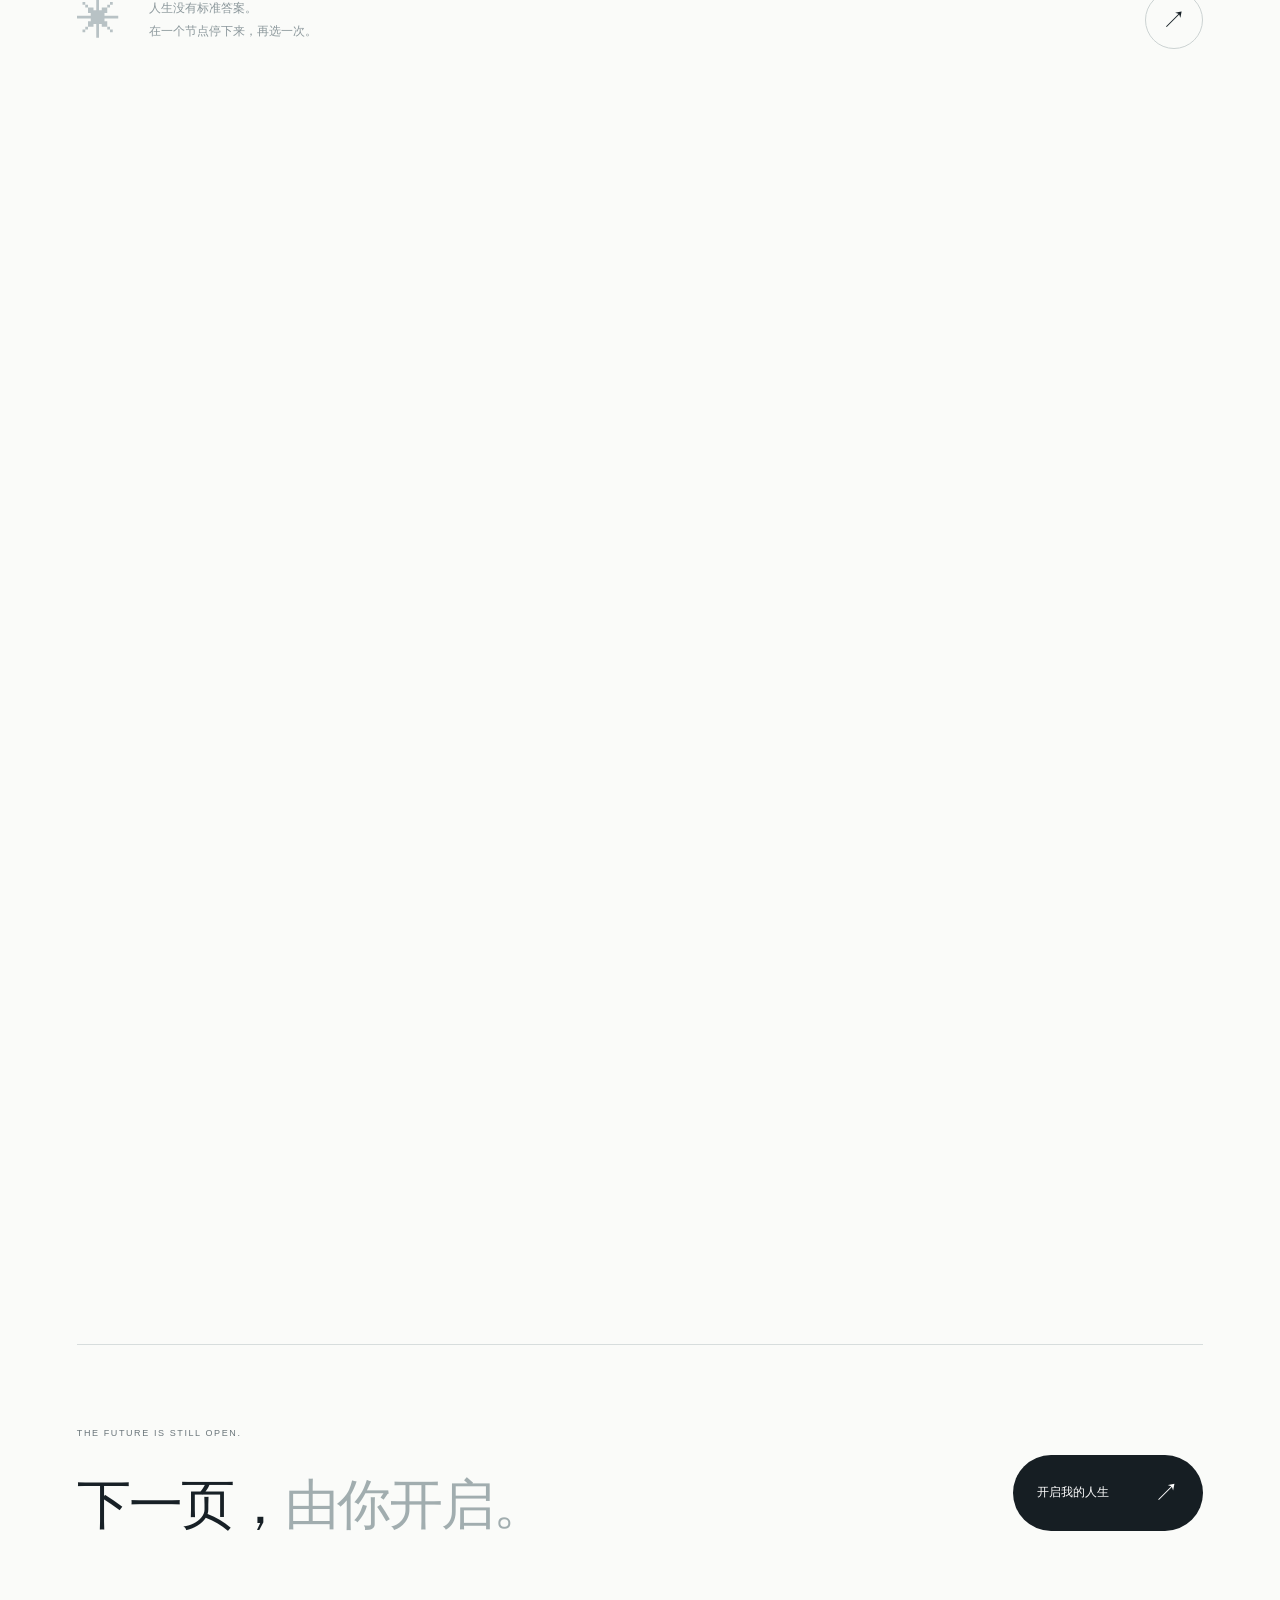
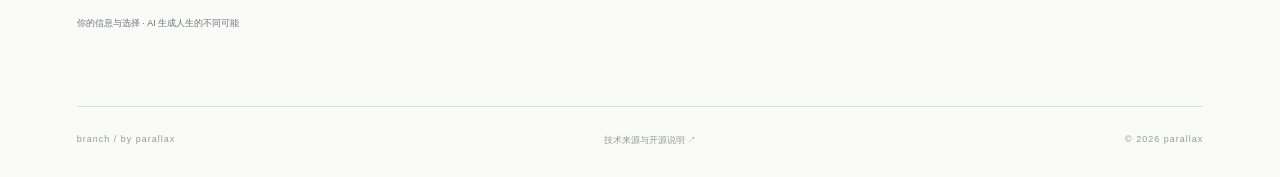
==== commit a837ea06: "Publish updated branch homepage and independent cloud registration Publish the latest 10-second film" ====
--- a/index.html
+++ b/index.html
@@ -9,12 +9,14 @@
   <link rel="stylesheet" href="./reference-style.css">
   <link rel="stylesheet" href="./map-workbench.css">
   <link rel="stylesheet" href="./refined-ui.css">
+  <link rel="stylesheet" href="./boarding-pass.css">
+  <link rel="stylesheet" href="./home-refinement.css?v=public1030">
 </head>
 <body>
   <div id="app"></div>
   <div id="toast" role="status" aria-live="polite"></div>
   <div id="modal-root"></div>
   <input id="import-file" type="file" accept=".json,application/json" hidden>
-  <script type="module" src="./app.js"></script>
+  <script type="module" src="./app.js?v=public1030"></script>
 </body>
 </html>
--- a/refined-ui.css
+++ b/refined-ui.css
@@ -1,28 +1,27 @@
-/* branch: quiet, spacious, system-native interface. */
-:root{--ink:#1d1d1f;--muted:#86868b;--purple:#7554bf;--blue:#0071e3}
-body{font-family:-apple-system,BlinkMacSystemFont,'Segoe UI','Microsoft YaHei',sans-serif;color:var(--ink);background:#f5f5f7;-webkit-font-smoothing:antialiased}
-button,a,input,textarea{ -webkit-tap-highlight-color:transparent}button:focus-visible,a:focus-visible{outline:3px solid #0071e3;outline-offset:4px}
-.life-workbench{--wb-line:#e8e8ed;--wb-orange:#0071e3;font-family:inherit;background:#f5f5f7;font-size:13px;color:#1d1d1f}
-.life-workbench .wb-topbar{height:76px;min-height:76px;background:#ffffffc9;backdrop-filter:blur(24px);border-bottom:1px solid #d2d2d745;padding:0 30px}
-.life-workbench .wb-wordmark{font-size:27px;letter-spacing:-1.5px}.life-workbench .wb-wordmark span{font-size:10px;color:#86868b;letter-spacing:.3px}
-.life-workbench .wb-layout-switch{border:0;border-radius:24px;padding:4px;background:#e8e8edb3}.life-workbench .wb-layout-switch button{border-radius:20px;padding:8px 18px;font-size:12px}.life-workbench .wb-layout-switch button.active{box-shadow:0 2px 7px #0000000d}
-.life-workbench .wb-save{background:#1d1d1f;color:white;border:0;border-radius:25px;padding:10px 16px;font-size:12px}.life-workbench .wb-help{font-size:12px;color:#0066cc;padding:8px}.life-workbench .wb-status{font-size:10px}.life-workbench .wb-status i{background:#39a769}
-.life-workbench .wb-body{grid-template-columns:minmax(0,1.12fr) minmax(390px,1fr)}
-.life-workbench .wb-graph-panel{background:#fff;border-right:1px solid #e8e8ed}.life-workbench .wb-graph-heading{padding:25px 28px 15px}.life-workbench .wb-graph-heading h2{font-size:18px;letter-spacing:-.5px;margin-top:5px}.life-workbench .wb-overline{font-size:9px;letter-spacing:1.8px;color:#86868b}.life-workbench .wb-graph-ready{background:#f0f7f1;color:#448155;border-radius:12px;padding:4px 8px;font-size:9px}
-.life-workbench .wb-branches{padding:0 28px 15px;gap:7px}.life-workbench .branch-tab{border:0;background:#f5f5f7;color:#6e6e73;border-radius:13px;padding:9px 12px;font-size:11px}.life-workbench .branch-tab.active{background:#edf4ff;color:#0066cc;box-shadow:inset 0 0 0 1px #0071e326}.life-workbench .branch-tab span{font-size:8px}
-.wb-stage-rail{display:flex;justify-content:space-between;margin:0 28px 15px;position:relative;padding:5px 0}.wb-stage-rail:before{content:'';position:absolute;height:1px;background:#e8e8ed;left:23px;right:23px;bottom:11px}.life-workbench .wb-stage-rail button{position:relative;display:flex;align-items:center;flex-direction:column;gap:9px;color:#86868b;padding:4px 10px;border-radius:12px}.wb-stage-rail button>span{font-size:17px;font-weight:500}.wb-stage-rail small{font-size:9px;margin-left:3px}.wb-stage-rail i{width:7px;height:7px;background:#d2d2d7;border-radius:50%;box-shadow:0 0 0 5px #fff}.wb-stage-rail i.has-change{background:#8761b5}.life-workbench .wb-stage-rail button[aria-pressed=true]{color:#0071e3;background:#f5f9ff}.wb-stage-rail button[aria-pressed=true] i{background:#0071e3;box-shadow:0 0 0 4px #e2efff}
-.life-workbench .wb-graph-toolbar{padding:0 28px 15px}.life-workbench .graph-view-switch button.active{color:#0071e3;border-color:#0071e3}.life-workbench .wb-graph-stage{background-color:#fdfdfe;background-image:radial-gradient(#e2e3ea .6px,transparent .6px);background-size:22px 22px}.life-workbench .network-controls{right:20px;top:16px}.life-workbench .network-control{border:0;background:#ffffffd9;backdrop-filter:blur(15px);border-radius:20px;padding:7px 11px;box-shadow:0 2px 9px #00000007}.life-workbench .wb-zoom{border:0;border-radius:16px;box-shadow:0 3px 16px #0000000a}.life-workbench .wb-zoom button{width:34px;height:34px}.life-workbench .wb-graph-footer{padding:15px 28px;background:#ffffffd9;font-size:10px}
-.life-workbench .wb-work-scroll{padding:30px;scrollbar-width:thin;scrollbar-color:#d2d2d7 transparent}.life-workbench .wb-work-title{margin-bottom:24px}.life-workbench .wb-work-title h2{font-size:26px;letter-spacing:-1px;line-height:1.35;margin-top:8px}.life-workbench .wb-local-tag{border:0;background:white;border-radius:18px;padding:7px 11px;font-size:10px;color:#86868b}
-.life-workbench .wb-card{padding:25px;border:0;border-radius:22px;background:white;box-shadow:0 2px 15px #00000003;margin-bottom:18px}.life-workbench .wb-card-heading{gap:12px;margin-bottom:20px}.life-workbench .wb-card-number{background:#f5f5f7;border:0;color:#86868b;border-radius:12px;font-size:11px;width:32px;height:32px}.life-workbench .wb-card-heading h3{font-size:16px;font-weight:600;letter-spacing:-.4px}.life-workbench .wb-card-heading p{font-size:11px;line-height:1.8;margin-top:5px;color:#86868b}.life-workbench .wb-fields{gap:14px}.life-workbench .wb-field-value{background:#f5f5f7;border:0;border-radius:11px;padding:11px 13px;font-size:12px}.life-workbench .wb-field>span{font-size:10px;color:#86868b;margin-bottom:6px}.life-workbench .wb-card-bottom{margin-top:22px;padding-top:16px;border-top-color:#f0f0f3;flex-wrap:wrap;gap:12px}.life-workbench .wb-text-button{color:#0066cc;font-size:11px}.life-workbench .wb-code{color:#b0b0b5;font-size:9px}
-.life-workbench .wb-node-description{font-size:13px;line-height:1.95;color:#6e6e73}.life-workbench .wb-selected-node h4{font-size:21px;letter-spacing:-.7px}.life-workbench .wb-node-mark{background:#f5f5f7;color:#747a86;border-radius:14px;border:0}.life-workbench .wb-effects{background:#fafafa;border-radius:14px;border:0;padding:16px;margin-top:18px}.life-workbench .wb-effects li{font-size:12px;line-height:1.9}.life-workbench .wb-node-selector{gap:7px;flex-wrap:wrap}.life-workbench .wb-node-selector button{border-radius:12px;background:#f5f5f7;border:0;padding:8px 10px}.life-workbench .wb-node-selector button[aria-pressed=true]{background:#edf4ff;color:#0066cc}
-.life-workbench .wb-primary-action{background:#0071e3;border-radius:28px;border:0;padding:14px 20px;font-size:13px;box-shadow:none}.life-workbench .wb-primary-action:hover{background:#0077ed}.life-workbench .wb-option-tags span{border-radius:20px;background:#f5f5f7;border:0;padding:7px 11px}.life-workbench .wb-option-tags span.selected{background:#edf4ff;color:#0066cc}.life-workbench .wb-change-note{font-size:11px;line-height:1.9;margin-top:15px}.life-workbench .wb-change-detail{border:0;border-radius:16px;background:#f7f2fc;padding:18px;font-size:12px}.life-workbench .wb-change-detail summary{color:#7554a1;padding-top:5px}
-.wb-impact-summary{background:#fff;border-radius:22px;padding:25px;margin:0 0 18px}.wb-impact-summary h3{font-size:19px;letter-spacing:-.5px;margin:8px 0!important}.wb-impact-summary p{color:#86868b;font-size:12px;line-height:1.8}.wb-impact-chips{display:flex;flex-wrap:wrap;gap:8px;margin-top:17px}.life-workbench .wb-impact-chips button{background:#f5f0fb;border-radius:12px;padding:9px 11px;color:#7554a1;font-size:12px}.wb-impact-chips button span{display:block;font-size:9px;margin-top:3px}
-.life-workbench .wb-result-links{gap:12px}.life-workbench .wb-result-links button{background:white;border:0;border-radius:18px;padding:19px;font-size:12px}.wb-archive-details{margin-top:22px;color:#86868b;font-size:11px}.wb-archive-details>summary{cursor:pointer;padding:8px 0 16px}.life-workbench .wb-log{border:0;border-radius:16px;background:#eeeef1;color:#6e6e73}.life-workbench .wb-log-heading{border-color:#d2d2d7}.life-workbench .wb-log-heading span,.life-workbench .wb-log-lines b{color:#6e6e73}
-.overlay{background:#151c3033;backdrop-filter:blur(20px)}.modal{border-radius:30px;border:1px solid #ffffffb3;box-shadow:0 30px 100px #0002;padding:38px;background:#fffffffa}.modal h2{font-size:29px;letter-spacing:-1px}.modal .lead{font-size:14px;line-height:1.9;color:#86868b}.option-card{border-radius:17px;padding:17px;border-color:#e8e8ed;background:#fafafa}.option-card:has(input:checked){background:#f1f6ff;border-color:#77b4ef}.input,.textarea{border-radius:14px;background:#f5f5f7;border-color:#e8e8ed;padding:14px}.btn{background:#0071e3;border-radius:28px;padding:13px 22px}.btn.secondary{color:#0066cc;background:#edf4ff;border:0}.guide-step{display:flex;gap:18px;margin:24px 0}.guide-step>b{color:#0071e3;background:#edf4ff;border-radius:12px;padding:8px;height:40px}.guide-step h3{font-size:16px;margin:0 0 6px}.guide-step p{font-size:13px;line-height:1.8;color:#86868b;margin:0}.report-delivery-note{font-size:12px;color:#86868b;margin:0 0 18px;line-height:1.8}.report-paper{border-radius:24px;box-shadow:0 8px 40px #00000005;border:0}.topbar{background:#ffffffb3;backdrop-filter:blur(20px)}.sidebar{background:#f5f5f7}.nav button.active{border-radius:15px;background:white}.home-header{backdrop-filter:blur(24px);background:#ffffffb3}.home-brand{letter-spacing:-1px}.graph-live-progress{border-radius:18px;border:1px solid #e7def2;backdrop-filter:blur(20px);box-shadow:0 8px 25px #00000008}
-@media(max-width:1120px){.life-workbench .wb-topbar{padding:0 20px}.life-workbench .wb-work-scroll{padding:22px}.life-workbench .wb-card{padding:20px}.life-workbench .wb-work-title h2{font-size:23px}.life-workbench .wb-body{grid-template-columns:minmax(0,1fr) minmax(360px,1fr)}}
-@media(max-width:800px){.life-workbench .wb-topbar{height:108px;min-height:108px;padding:12px 16px 50px}.life-workbench .wb-wordmark{font-size:24px}.life-workbench .wb-save{padding:8px 12px}.life-workbench .wb-help{font-size:11px}.life-workbench .wb-layout-switch button{padding:6px 20px}.life-workbench .wb-work-scroll{padding:22px 16px}.life-workbench .wb-graph-heading{padding:20px 20px 12px}.life-workbench .wb-branches{padding:0 20px 12px}.wb-stage-rail{margin:0 20px 12px}.life-workbench .wb-graph-toolbar{padding:0 20px 12px}.life-workbench .wb-graph-footer{padding:12px 20px}.life-workbench .wb-graph-panel{max-height:none;height:690px}.modal{padding:28px 23px;border-radius:25px}.life-workbench .wb-card{padding:21px}.wb-impact-summary{padding:21px}.life-workbench .wb-work-title h2{font-size:25px}}
-@media(prefers-reduced-motion:no-preference){.life-workbench .wb-card,.wb-impact-summary{animation:panel-enter .35s ease both}.life-workbench button{transition:background .18s,color .18s,box-shadow .18s}.modal{animation:panel-enter .25s ease both}@keyframes panel-enter{from{opacity:0;transform:translateY(7px)}to{opacity:1;transform:translateY(0)}}}
+/* branch: quiet, spacious, system-native interface. */
+:root{--ink:#1d1d1f;--muted:#86868b;--purple:#7554bf;--blue:#0071e3}
+body{font-family:-apple-system,BlinkMacSystemFont,'Segoe UI','Microsoft YaHei',sans-serif;color:var(--ink);background:#f5f5f7;-webkit-font-smoothing:antialiased}
+button,a,input,textarea{ -webkit-tap-highlight-color:transparent}button:focus-visible,a:focus-visible{outline:3px solid #0071e3;outline-offset:4px}
+.life-workbench{--wb-line:#e8e8ed;--wb-orange:#0071e3;font-family:inherit;background:#f5f5f7;font-size:13px;color:#1d1d1f}
+.life-workbench .wb-topbar{height:76px;min-height:76px;background:#ffffffc9;backdrop-filter:blur(24px);border-bottom:1px solid #d2d2d745;padding:0 30px}
+.life-workbench .wb-wordmark{font-size:27px;letter-spacing:-1.5px}.life-workbench .wb-wordmark span{font-size:10px;color:#86868b;letter-spacing:.3px}
+.life-workbench .wb-layout-switch{border:0;border-radius:24px;padding:4px;background:#e8e8edb3}.life-workbench .wb-layout-switch button{border-radius:20px;padding:8px 18px;font-size:12px}.life-workbench .wb-layout-switch button.active{box-shadow:0 2px 7px #0000000d}
+.life-workbench .wb-save{background:#1d1d1f;color:white;border:0;border-radius:25px;padding:10px 16px;font-size:12px}.life-workbench .wb-help{font-size:12px;color:#0066cc;padding:8px}.life-workbench .wb-status{font-size:10px}.life-workbench .wb-status i{background:#39a769}
+.life-workbench .wb-body{grid-template-columns:minmax(0,1.12fr) minmax(390px,1fr)}
+.life-workbench .wb-graph-panel{background:#fff;border-right:1px solid #e8e8ed}.life-workbench .wb-graph-heading{padding:25px 28px 15px}.life-workbench .wb-graph-heading h2{font-size:18px;letter-spacing:-.5px;margin-top:5px}.life-workbench .wb-overline{font-size:9px;letter-spacing:1.8px;color:#86868b}.life-workbench .wb-graph-ready{background:#f0f7f1;color:#448155;border-radius:12px;padding:4px 8px;font-size:9px}
+.life-workbench .wb-branches{padding:0 28px 15px;gap:7px}.life-workbench .branch-tab{border:0;background:#f5f5f7;color:#6e6e73;border-radius:13px;padding:9px 12px;font-size:11px}.life-workbench .branch-tab.active{background:#edf4ff;color:#0066cc;box-shadow:inset 0 0 0 1px #0071e326}.life-workbench .branch-tab span{font-size:8px}
+.wb-stage-rail{display:flex;justify-content:space-between;margin:0 28px 15px;position:relative;padding:5px 0}.wb-stage-rail:before{content:'';position:absolute;height:1px;background:#e8e8ed;left:23px;right:23px;bottom:11px}.life-workbench .wb-stage-rail button{position:relative;display:flex;align-items:center;flex-direction:column;gap:9px;color:#86868b;padding:4px 10px;border-radius:12px}.wb-stage-rail button>span{font-size:17px;font-weight:500}.wb-stage-rail small{font-size:9px;margin-left:3px}.wb-stage-rail i{width:7px;height:7px;background:#d2d2d7;border-radius:50%;box-shadow:0 0 0 5px #fff}.wb-stage-rail i.has-change{background:#8761b5}.life-workbench .wb-stage-rail button[aria-pressed=true]{color:#0071e3;background:#f5f9ff}.wb-stage-rail button[aria-pressed=true] i{background:#0071e3;box-shadow:0 0 0 4px #e2efff}
+.life-workbench .wb-graph-toolbar{padding:0 28px 15px}.life-workbench .graph-view-switch button.active{color:#0071e3;border-color:#0071e3}.life-workbench .wb-graph-stage{background-color:#fdfdfe;background-image:radial-gradient(#e2e3ea .6px,transparent .6px);background-size:22px 22px}.life-workbench .network-controls{right:20px;top:16px}.life-workbench .network-control{border:0;background:#ffffffd9;backdrop-filter:blur(15px);border-radius:20px;padding:7px 11px;box-shadow:0 2px 9px #00000007}.life-workbench .wb-zoom{border:0;border-radius:16px;box-shadow:0 3px 16px #0000000a}.life-workbench .wb-zoom button{width:34px;height:34px}.life-workbench .wb-graph-footer{padding:15px 28px;background:#ffffffd9;font-size:10px}
+.life-workbench .wb-work-scroll{padding:30px;scrollbar-width:thin;scrollbar-color:#d2d2d7 transparent}.life-workbench .wb-work-title{margin-bottom:24px}.life-workbench .wb-work-title h2{font-size:26px;letter-spacing:-1px;line-height:1.35;margin-top:8px}.life-workbench .wb-local-tag{border:0;background:white;border-radius:18px;padding:7px 11px;font-size:10px;color:#86868b}
+.life-workbench .wb-card{padding:25px;border:0;border-radius:22px;background:white;box-shadow:0 2px 15px #00000003;margin-bottom:18px}.life-workbench .wb-card-heading{gap:12px;margin-bottom:20px}.life-workbench .wb-card-number{background:#f5f5f7;border:0;color:#86868b;border-radius:12px;font-size:11px;width:32px;height:32px}.life-workbench .wb-card-heading h3{font-size:16px;font-weight:600;letter-spacing:-.4px}.life-workbench .wb-card-heading p{font-size:11px;line-height:1.8;margin-top:5px;color:#86868b}.life-workbench .wb-fields{gap:14px}.life-workbench .wb-field-value{background:#f5f5f7;border:0;border-radius:11px;padding:11px 13px;font-size:12px}.life-workbench .wb-field>span{font-size:10px;color:#86868b;margin-bottom:6px}.life-workbench .wb-card-bottom{margin-top:22px;padding-top:16px;border-top-color:#f0f0f3;flex-wrap:wrap;gap:12px}.life-workbench .wb-text-button{color:#0066cc;font-size:11px}.life-workbench .wb-code{color:#b0b0b5;font-size:9px}
+.life-workbench .wb-node-description{font-size:13px;line-height:1.95;color:#6e6e73}.life-workbench .wb-selected-node h4{font-size:21px;letter-spacing:-.7px}.life-workbench .wb-node-mark{background:#f5f5f7;color:#747a86;border-radius:14px;border:0}.life-workbench .wb-effects{background:#fafafa;border-radius:14px;border:0;padding:16px;margin-top:18px}.life-workbench .wb-effects li{font-size:12px;line-height:1.9}.life-workbench .wb-node-selector{gap:7px;flex-wrap:wrap}.life-workbench .wb-node-selector button{border-radius:12px;background:#f5f5f7;border:0;padding:8px 10px}.life-workbench .wb-node-selector button[aria-pressed=true]{background:#edf4ff;color:#0066cc}
+.life-workbench .wb-primary-action{background:#0071e3;border-radius:28px;border:0;padding:14px 20px;font-size:13px;box-shadow:none}.life-workbench .wb-primary-action:hover{background:#0077ed}.life-workbench .wb-option-tags span{border-radius:20px;background:#f5f5f7;border:0;padding:7px 11px}.life-workbench .wb-option-tags span.selected{background:#edf4ff;color:#0066cc}.life-workbench .wb-change-note{font-size:11px;line-height:1.9;margin-top:15px}.life-workbench .wb-change-detail{border:0;border-radius:16px;background:#f7f2fc;padding:18px;font-size:12px}.life-workbench .wb-change-detail summary{color:#7554a1;padding-top:5px}
+.wb-impact-summary{background:#fff;border-radius:22px;padding:25px;margin:0 0 18px}.wb-impact-summary h3{font-size:19px;letter-spacing:-.5px;margin:8px 0!important}.wb-impact-summary p{color:#86868b;font-size:12px;line-height:1.8}.wb-impact-chips{display:flex;flex-wrap:wrap;gap:8px;margin-top:17px}.life-workbench .wb-impact-chips button{background:#f5f0fb;border-radius:12px;padding:9px 11px;color:#7554a1;font-size:12px}.wb-impact-chips button span{display:block;font-size:9px;margin-top:3px}
+.life-workbench .wb-result-links{gap:12px}.life-workbench .wb-result-links button{background:white;border:0;border-radius:18px;padding:19px;font-size:12px}.wb-archive-details{margin-top:22px;color:#86868b;font-size:11px}.wb-archive-details>summary{cursor:pointer;padding:8px 0 16px}.life-workbench .wb-log{border:0;border-radius:16px;background:#eeeef1;color:#6e6e73}.life-workbench .wb-log-heading{border-color:#d2d2d7}.life-workbench .wb-log-heading span,.life-workbench .wb-log-lines b{color:#6e6e73}
+.overlay{background:#151c3033;backdrop-filter:blur(20px)}.modal{border-radius:30px;border:1px solid #ffffffb3;box-shadow:0 30px 100px #0002;padding:38px;background:#fffffffa}.modal h2{font-size:29px;letter-spacing:-1px}.modal .lead{font-size:14px;line-height:1.9;color:#86868b}.option-card{border-radius:17px;padding:17px;border-color:#e8e8ed;background:#fafafa}.option-card:has(input:checked){background:#f1f6ff;border-color:#77b4ef}.input,.textarea{border-radius:14px;background:#f5f5f7;border-color:#e8e8ed;padding:14px}.btn{background:#0071e3;border-radius:28px;padding:13px 22px}.btn.secondary{color:#0066cc;background:#edf4ff;border:0}.guide-step{display:flex;gap:18px;margin:24px 0}.guide-step>b{color:#0071e3;background:#edf4ff;border-radius:12px;padding:8px;height:40px}.guide-step h3{font-size:16px;margin:0 0 6px}.guide-step p{font-size:13px;line-height:1.8;color:#86868b;margin:0}.report-delivery-note{font-size:12px;color:#86868b;margin:0 0 18px;line-height:1.8}.report-paper{border-radius:24px;box-shadow:0 8px 40px #00000005;border:0}.topbar{background:#ffffffb3;backdrop-filter:blur(20px)}.sidebar{background:#f5f5f7}.nav button.active{border-radius:15px;background:white}.home-header{backdrop-filter:blur(24px);background:#ffffffb3}.home-brand{letter-spacing:-1px}.graph-live-progress{border-radius:18px;border:1px solid #e7def2;backdrop-filter:blur(20px);box-shadow:0 8px 25px #00000008}
+@media(max-width:1120px){.life-workbench .wb-topbar{padding:0 20px}.life-workbench .wb-work-scroll{padding:22px}.life-workbench .wb-card{padding:20px}.life-workbench .wb-work-title h2{font-size:23px}.life-workbench .wb-body{grid-template-columns:minmax(0,1fr) minmax(360px,1fr)}}
+@media(max-width:800px){.life-workbench .wb-topbar{height:108px;min-height:108px;padding:12px 16px 50px}.life-workbench .wb-wordmark{font-size:24px}.life-workbench .wb-save{padding:8px 12px}.life-workbench .wb-help{font-size:11px}.life-workbench .wb-layout-switch button{padding:6px 20px}.life-workbench .wb-work-scroll{padding:22px 16px}.life-workbench .wb-graph-heading{padding:20px 20px 12px}.life-workbench .wb-branches{padding:0 20px 12px}.wb-stage-rail{margin:0 20px 12px}.life-workbench .wb-graph-toolbar{padding:0 20px 12px}.life-workbench .wb-graph-footer{padding:12px 20px}.life-workbench .wb-graph-panel{max-height:none;height:690px}.modal{padding:28px 23px;border-radius:25px}.life-workbench .wb-card{padding:21px}.wb-impact-summary{padding:21px}.life-workbench .wb-work-title h2{font-size:25px}}
+@media(prefers-reduced-motion:no-preference){.life-workbench .wb-card,.wb-impact-summary{animation:panel-enter .35s ease both}.life-workbench button{transition:background .18s,color .18s,box-shadow .18s}.modal{animation:panel-enter .25s ease both}@keyframes panel-enter{from{opacity:0;transform:translateY(7px)}to{opacity:1;transform:translateY(0)}}}
 @media print{.report-delivery-note{display:none}.report-paper{box-shadow:none;border-radius:0}.topbar{backdrop-filter:none}}
 .life-workbench .wb-branches .branch-tab{border:0;border-radius:13px;background:#f5f5f7;padding:9px 12px;color:#6e6e73}.life-workbench .wb-branches .branch-tab.active{background:#edf4ff;color:#0066cc;border:0}
-
-.public-preview-note{position:fixed;bottom:16px;left:50%;transform:translateX(-50%);z-index:30;padding:12px 20px;border-radius:24px;background:#1d1d1fed;color:white;font-size:12px;max-width:90vw;text-align:center;backdrop-filter:blur(16px)}
+.registration-consent{display:flex;gap:12px;align-items:flex-start;font-size:12px;color:#6e6e73;line-height:1.8;margin:25px 0}.registration-consent input{margin-top:5px;flex-shrink:0}.registration-receipt .code-display{font-size:clamp(18px,4vw,30px);overflow-wrap:anywhere;margin:20px 0}
--- a/boarding-pass.css
+++ b/boarding-pass.css
@@ -0,0 +1,19 @@
+.boarding-pass{display:block;width:min(620px,100%);margin:26px auto;text-align:left;border:1px solid #d9d6cb;border-radius:17px;background:linear-gradient(120deg,#fdfcf6,#e9e6db);color:#303932;box-shadow:0 26px 48px -28px #2228,0 1px 0 #fff inset;padding:0;overflow:hidden;font-family:inherit;position:relative}.pass-top,.pass-route,.pass-meta,.pass-stub{padding:22px 28px;display:flex;justify-content:space-between;align-items:center;gap:18px}.pass-top{border-bottom:1px solid #cac8bd60}.pass-top b{font-size:27px;letter-spacing:-1px}.pass-top b span{display:block;font-size:9px;letter-spacing:3px;font-weight:400;margin-top:4px}.pass-top>span{font-size:9px;line-height:1.7;letter-spacing:1.2px;text-align:right}.pass-route{padding-bottom:12px}.pass-route div{display:grid;gap:8px}.pass-route small,.pass-meta small{font-size:9px;letter-spacing:1px;color:#7d8177;display:block}.pass-route strong{font-weight:500;font-size:32px;letter-spacing:-1px}.pass-route span{font-size:9px;letter-spacing:1.8px}.pass-route i{font-size:40px;font-style:normal}.pass-meta code{font-size:15px;display:block;margin-top:8px}.pass-meta b{display:block;font-size:22px;margin-top:6px}.pass-stub{border-top:1px dashed #b9b9ac;position:relative;padding-block:17px}.pass-stub:before,.pass-stub:after{content:'';position:absolute;width:22px;height:22px;background:#f5f5f7;border-radius:50%;top:-11px;left:-12px}.pass-stub:after{left:auto;right:-12px}.pass-bars{width:95px;height:36px;opacity:.7;background:repeating-linear-gradient(90deg,#333 0 2px,transparent 2px 4px,#333 4px 5px,transparent 5px 8px,#333 8px 12px,transparent 12px 14px)}.pass-stub>span:nth-child(2){font-size:9px;line-height:1.8;letter-spacing:.4px}.pass-stub>b{font-size:27px}.arrival-page{margin:0;background:#f5f5f7;color:#202522;font-family:Inter,-apple-system,BlinkMacSystemFont,'Segoe UI','Microsoft YaHei',sans-serif;min-height:100vh}.arrival-nav{display:flex;align-items:center;justify-content:space-between;padding:26px 5vw;border-bottom:1px solid #e4e5e3}.arrival-nav a{color:inherit;text-decoration:none}.arrival-nav strong{font-size:26px;letter-spacing:-1px}.arrival-nav small{font-size:10px;letter-spacing:2px;margin-left:14px;color:#8b918b}.arrival-nav button{background:transparent;border:0;color:#70776e;cursor:pointer}.arrival-main{max-width:1180px;margin:auto;padding:54px 28px 40px}.arrival-heading{text-align:center}.arrival-heading .eyebrow{font-size:10px;letter-spacing:3px;color:#91988d}.arrival-heading h1{font-size:clamp(30px,4vw,48px);font-weight:500;letter-spacing:-2px;margin:18px 0}.arrival-heading p{color:#8c9388;font-size:14px;line-height:1.8}.arrival-progress{display:flex;justify-content:center;gap:28px;margin:25px 0 40px;font-size:11px;color:#a3a79f}.arrival-progress .active{color:#445a45}.arrival-stage{position:relative;max-width:620px;margin:auto;perspective:1100px}.arrival-stage .boarding-pass{cursor:grab;touch-action:none;user-select:none;transition:box-shadow .25s,transform .55s cubic-bezier(.2,.8,.2,1),opacity .5s;transform:rotate(-3deg);z-index:2}.arrival-stage .boarding-pass:hover{box-shadow:0 32px 60px -22px #2226;transform:rotate(-1deg) translateY(-4px)}.arrival-stage .boarding-pass.dragging{cursor:grabbing;transition:none}.arrival-stage.reading .boarding-pass{transform:translateY(170px) scale(.87) rotate(0deg);opacity:.16;pointer-events:none}.reader{position:relative;margin:56px auto 0;width:340px;max-width:90%;height:100px;border-radius:12px;background:linear-gradient(#e0dfd2,#c1c1b0);border:1px solid #bbbba9;box-shadow:0 17px 25px -12px #36392f50,inset 0 2px 0 #fff;display:flex;align-items:center;justify-content:center;gap:15px}.reader:before{content:'';position:absolute;top:13px;left:22px;right:22px;height:8px;background:#4f5147;border-radius:3px;box-shadow:inset 0 3px 3px #0009}.reader-screen{font:10px monospace;letter-spacing:2px;background:#262d27;color:#d2deb9;padding:12px 22px;margin-top:18px}.reader-light{width:9px;height:9px;border-radius:50%;background:#969b7d;margin-top:18px}.reader.ready .reader-light{background:#b4d87b;box-shadow:0 0 14px #d5f6a5}.reader.error .reader-light{background:#df9274}.reader.ready{outline:2px solid #a6b691;outline-offset:4px}.arrival-caption{text-align:center;font-size:12px;color:#848d7c;margin:22px 0}.arrival-controls{max-width:470px;margin:24px auto;text-align:center}.arrival-controls label{font-size:11px;color:#848b80;display:block;text-align:left;margin-bottom:10px}.arrival-code{display:flex;gap:8px}.arrival-code input,.station-login input{min-width:0;width:100%;padding:15px 17px;border:1px solid #dedfd9;border-radius:12px;background:#fff;font:14px monospace}.arrival-code button,.arrival-btn{border:0;border-radius:12px;background:#27392d;color:#fff;padding:14px 22px;cursor:pointer;white-space:nowrap}.arrival-btn:disabled{opacity:.4;cursor:wait}.arrival-status{text-align:center;font-size:13px;line-height:1.8;min-height:26px;color:#5f7359;max-width:620px;margin:18px auto}.arrival-status[data-error=true]{color:#a04732}.station-login{border:1px solid #ddd;border-radius:22px;padding:30px;width:min(390px,90vw);box-shadow:0 30px 100px #0003}.station-login::backdrop{background:#20282066;backdrop-filter:blur(10px)}.station-login label{display:block;font-size:12px;margin:18px 0 6px}.station-login input{box-sizing:border-box}.station-login p{color:#7b8177;font-size:13px;line-height:1.7}.station-login .arrival-btn{margin-top:22px;width:100%}.arrival-footer{text-align:center;padding:28px;font-size:10px;letter-spacing:2px;color:#9a9f94}.arrival-help{margin-top:20px;font-size:11px;line-height:1.8;color:#93978d}.arrival-help a{color:inherit}.receipt-pass-actions{display:flex;justify-content:center;gap:12px;flex-wrap:wrap}.arrival-nav [hidden],[hidden]{display:none!important}@media(max-width:600px){.arrival-main{padding:32px 18px}.pass-top,.pass-route,.pass-meta,.pass-stub{padding:17px}.pass-route strong{font-size:25px}.pass-meta code{font-size:11px}.pass-stub>span:nth-child(2){font-size:8px}.pass-bars{width:50px}.arrival-progress{gap:16px}.arrival-nav small{display:none}.reader{margin-top:38px}.arrival-stage.reading .boarding-pass{transform:translateY(130px) scale(.85)}}@media(prefers-reduced-motion:reduce){.arrival-stage .boarding-pass{transition:none!important;transform:none!important}.arrival-stage.reading .boarding-pass{opacity:.3}}
+
+/* 3D terminal: physically lit meshes replace the flat reader when WebGL is available. */
+.arrival-main{padding-top:28px}.arrival-heading h1{font-size:clamp(29px,3.3vw,42px);margin:12px 0}.arrival-heading p{margin:8px 0}.arrival-progress{margin:18px 0 22px}.arrival-controls{margin:18px auto}.arrival-stage.has-3d{max-width:1060px;perspective:none;margin-top:-18px}.arrival-stage.has-3d #ticket,.arrival-stage.has-3d #reader{display:none}.arrival-stage #reader-scene{height:0;overflow:hidden}.arrival-stage.has-3d #reader-scene{height:clamp(370px,49vh,560px);overflow:visible;position:relative}.arrival-stage canvas{display:block;width:100%;height:100%;touch-action:pan-y;outline:none}.arrival-stage.has-3d canvas{touch-action:none}.scan-pass{display:block;margin:0 auto;background:none;border:1px solid #cdd0c4;border-radius:30px;padding:10px 22px;font:12px inherit;color:#69745e;cursor:pointer}.scan-pass:hover{background:#e8ecdf}.scan-pass:focus-visible{outline:2px solid #597148;outline-offset:4px}.arrival-caption{margin:12px 0}.arrival-stage.near-slot+.scan-pass{background:#e0e8d0;color:#435135}.arrival-heading p br{display:none}@media(max-width:600px){.arrival-nav{padding:20px}.arrival-main{padding-top:24px}.arrival-stage.has-3d #reader-scene{height:390px}.arrival-controls{margin:20px auto 0}.arrival-stage.has-3d{margin-top:0}.arrival-heading p{font-size:12px}.arrival-nav button{font-size:11px}}
+
+/* Give the physical scene the main stage, with independent object zoom controls. */
+.reader-zoom{position:absolute;top:14px;right:18px;z-index:4;display:flex;align-items:center;gap:3px;padding:5px;border:1px solid #dedfd6;border-radius:30px;background:#ffffffd9;backdrop-filter:blur(16px);box-shadow:0 4px 22px #33333308}.reader-zoom button{border:0;background:transparent;border-radius:24px;min-width:36px;height:36px;color:#394a32;font-size:17px;cursor:pointer}.reader-zoom button:hover{background:#e9eee1}.reader-zoom button:disabled{opacity:.3;cursor:default}.reader-zoom button:last-child{font-size:11px;padding:0 14px;border-left:1px solid #ddd;border-radius:0}.reader-zoom output{font:11px monospace;color:#808775;min-width:42px;text-align:center}.reader-zoom button:focus-visible,.arrival-stage canvas:focus-visible{outline:2px solid #7c915f;outline-offset:3px}
+.arrival-stage.has-3d #reader-scene{height:clamp(480px,66vh,840px)}
+@media(min-width:1000px){.arrival-main:has(.has-3d){display:grid;grid-template-columns:290px minmax(0,1fr);column-gap:24px;max-width:1720px;padding:32px 4vw 12px;align-items:start}.arrival-main:has(.has-3d)>*{grid-column:1}.arrival-main:has(.has-3d) .arrival-heading{text-align:left;margin-top:75px}.arrival-main:has(.has-3d) .arrival-heading h1{font-size:35px;line-height:1.4;letter-spacing:-1px}.arrival-main:has(.has-3d) .arrival-progress{gap:12px;justify-content:flex-start;font-size:10px}.arrival-main:has(.has-3d) .arrival-controls{width:100%;margin:12px 0}.arrival-main:has(.has-3d) .arrival-code{flex-wrap:wrap}.arrival-main:has(.has-3d) .arrival-code input{box-sizing:border-box}.arrival-main:has(.has-3d) .arrival-code button{width:100%}.arrival-main:has(.has-3d) .arrival-stage.has-3d{grid-column:2;grid-row:1 / span 8;align-self:start;width:100%;max-width:none;margin:0}.arrival-main:has(.has-3d) .arrival-stage.has-3d #reader-scene{height:clamp(580px,calc(100vh - 150px),960px)}.arrival-main:has(.has-3d) .arrival-caption{text-align:left;line-height:1.8}.arrival-main:has(.has-3d) .arrival-status{text-align:left;margin:10px 0}.arrival-main:has(.has-3d) .scan-pass{margin:12px 0;justify-self:start}.arrival-footer{padding:12px}}
+@media(max-width:600px){.arrival-stage.has-3d #reader-scene{height:460px}.reader-zoom{top:0;right:0}.arrival-stage.has-3d{margin-top:20px}}
+
+/* Keep the arrival scene quiet; gestures remain available without visible instructions. */
+.arrival-page #gesture-hint,.arrival-page #reader-zoom{display:none!important}
+
+/* Immediate, visible feedback on small WeChat viewports. */
+.scan-feedback{font-size:12px;line-height:1.7;color:#64735f;text-align:left;min-height:40px;margin:12px 0}
+.scan-feedback[data-error=true]{color:#a04732}.arrival-code button:disabled,.scan-pass:disabled{opacity:.6;cursor:wait}
+#code-form #enter{width:100%;margin-top:8px}.arrival-nav #station{font-size:11px;color:#717b6c}
+@media(max-width:600px){.arrival-code{flex-direction:column}.arrival-code input{box-sizing:border-box;font-family:inherit;font-size:16px}.arrival-code button{width:100%;min-height:48px}.arrival-stage.has-3d #reader-scene{height:350px}.arrival-main{padding-top:20px}.arrival-heading h1{font-size:29px}}
--- a/home-refinement.css
+++ b/home-refinement.css
@@ -0,0 +1,20 @@
+/* Motion-led refinement from the supplied video. No additional content sections. */
+.home-page{background:#fafbf9;color:#172026}.home-page a{text-decoration:none}.home-header{height:78px;padding:0 3.4%;background:#fafbf90d;border:0;transition:color .35s,background .35s;backdrop-filter:blur(12px)}.home-header.over-light{background:#fafbf9b8}.home-header .pill{font-size:10px}.home-brand{font-size:25px}.home-enter{font-size:10px}.home-page :is(button,a):focus-visible{outline:2px solid #8b9ca5;outline-offset:5px}
+.touch-opening{--opening-scroll:0;min-height:680px;height:100svh;background:#fafbf9}.touch-copy{top:40%;transform:translateY(-50%);z-index:1}.touch-copy>.section-caption{font-size:8px;letter-spacing:2.5px;color:#8c969a}.touch-copy h1{font-size:clamp(40px,3.9vw,67px);line-height:1.12;font-weight:500;letter-spacing:-2.6px;margin:20px 0 14px}.touch-copy h1 span{color:#bac0c1}.touch-copy>p{font-size:10px;color:#8d989d;letter-spacing:1.5px}.touch-aura{top:43%;width:470px;height:470px;background:conic-gradient(from 50deg,#edf0f300,#eee8ed66,#e1e9ed66,#fafbf900,#e9edf255,#edf0f300);filter:blur(24px);opacity:.7;transform:translate(-50%,-50%) rotate(calc(var(--opening-scroll)*55deg));border-radius:50%}.touch-hands{top:48%;width:106%;left:-3%;transform:translateY(calc(-50% - var(--opening-scroll)*3%)) scale(calc(1 + var(--opening-scroll)*.075))}.touch-foot{left:3.5%;right:3.5%;bottom:32px}.touch-foot>div:first-child{width:210px}.touch-foot p{font-size:11px;line-height:1.8;color:#77858b}.touch-start{font-size:10px;padding-top:12px}.touch-controls{font-size:7px}.touch-scroll{font-size:7px}.touch-controls>span{padding:7px 11px}.touch-human,.touch-robot{animation-duration:4.6s}.touch-hand img{animation-duration:8s}
+.tunnel-section{height:185svh;min-height:0;overflow:visible;position:relative;margin:0;border-radius:0;background:#05070e}.tunnel-stage{height:100svh;min-height:600px;position:sticky;top:0;overflow:hidden;background:#05070e}.tunnel-title{top:50%;animation:none;opacity:calc(1 - var(--exit,0));transform:translate(-50%,-50%) scale(calc(.93 + var(--tunnel-focus,1)*.07));filter:blur(calc(var(--exit,0)*5px));transition:none}.tunnel-title h2{font-size:clamp(24px,2.6vw,43px);font-weight:400;letter-spacing:9px;line-height:1.6;white-space:nowrap}.tunnel-title h2 br{display:none}.tunnel-title h2>span{letter-spacing:9px}.tunnel-title h2 strong{font-weight:400}.tunnel-pre{font-size:7px;letter-spacing:4px;margin-bottom:20px}.tunnel-caption{font-size:7px;letter-spacing:3px;margin-top:18px}.tunnel-coordinate{font-size:7px;top:105px;left:3.5%;right:3.5%}.tunnel-intro p{font-size:11px;color:#b0bec7}.tunnel-intro button{font-size:10px}.tunnel-bottom{left:3.5%;right:3.5%;bottom:30px}
+.life-overview{padding:100px 7vw 85px;max-width:1600px;margin:auto}.life-overview>.section-caption{font-size:8px;letter-spacing:1.5px;margin-bottom:36px}.overview-row{--row-reveal:0;min-height:190px;border-color:#e3e7e6;grid-template-columns:1.1fr 1fr .85fr;opacity:calc(.45 + var(--row-reveal)*.55);transform:translateY(calc((1 - var(--row-reveal))*25px));transition:none}.overview-row>div strong{font-size:clamp(70px,7.5vw,120px);font-weight:400;letter-spacing:-6px;line-height:1}.overview-row>div span{font-size:10px;color:#94a0a4}.overview-row p{font-size:12px;line-height:1.9;color:#8d999e}.overview-switch{width:min(100%,280px);height:83px;background:linear-gradient(95deg,#e8eced,#f5f7f5);box-shadow:inset 0 2px 7px #d9dfe045}.overview-switch i{height:70px;width:70px;box-shadow:0 3px 14px #929ba11c;transform:translateX(calc((1 - var(--row-reveal))*22px));color:#bec7c9}.overview-switch b{font-size:7px;letter-spacing:1.2px}.overview-row:hover .overview-switch i{background:#fff;color:#6f8996;transform:translateX(10px)}
+.archive-section{height:255svh}.archive-stage{height:100svh;min-height:600px}.archive-copy{top:17%}.archive-copy h2{font-size:clamp(34px,3.8vw,61px);font-weight:400;letter-spacing:-2px;margin:22px 0 14px}.archive-copy h2 span{color:#c0c5c5}.archive-copy p{font-size:10px;color:#97a1a3}.archive-bottom{left:4%;right:4%;bottom:30px;font-size:8px}.archive-bottom>span:nth-child(2){display:none}.archive-bottom button{font-size:10px}.archive-copy .section-caption{font-size:7px;letter-spacing:2px}
+.life-manifesto{height:230svh;padding:0;overflow:visible;position:relative}.manifesto-stage{position:sticky;top:0;height:100svh;min-height:580px;overflow:hidden;padding:0 6%;box-sizing:border-box}.manifesto-stage>.section-caption{position:absolute;top:17%;font-size:8px;letter-spacing:2px}.manifesto-line{position:absolute;top:34%;left:6%;width:94%;}.manifesto-line h2{font-size:clamp(58px,8.6vw,145px);font-weight:400;line-height:1.2;letter-spacing:-5px;margin:0;white-space:nowrap;width:max-content;will-change:transform}.manifesto-line h2 span{color:#c0c6c7}.manifesto-line h2 em{font-style:normal;color:#222c30;margin-left:50px}.manifesto-intro{position:absolute;bottom:12%;left:6%;right:6%;padding:0;justify-content:flex-start;gap:28px}.manifesto-intro p{font-size:12px;line-height:1.9;color:#8c989c}.manifesto-intro .round-link{margin-left:auto;width:58px;height:58px;font-size:24px}.small-orbit{font-size:44px;color:#b8c2c5}.home-ending{padding:75px 0 45px}.home-ending h2{font-size:clamp(36px,4.2vw,68px)}.ending-cta{font-size:12px;padding:17px 24px}.home-footer{font-size:8px}
+@media(max-width:760px){.home-header{height:68px;padding:0 20px}.touch-opening{min-height:650px}.touch-copy{top:34%;padding:0 18px}.touch-copy h1{font-size:43px;letter-spacing:-2px}.touch-copy>.section-caption{font-size:6px;letter-spacing:1px}.touch-hands{top:50%;width:170%;left:-35%}.touch-aura{width:280px;height:280px;top:37%}.touch-foot{left:22px;right:22px;bottom:26px}.touch-foot p{font-size:10px}.touch-scroll{bottom:58px}.tunnel-section{height:155svh}.tunnel-stage{min-height:600px}.tunnel-title h2{font-size:26px;letter-spacing:3px}.tunnel-title h2>span{letter-spacing:3px}.tunnel-coordinate{top:95px;font-size:6px;left:22px;right:22px}.life-overview{padding:65px 24px}.overview-row{min-height:145px;grid-template-columns:1fr 1fr}.overview-row>div strong{font-size:73px;letter-spacing:-4px}.overview-row>div span{font-size:9px}.overview-switch{height:57px;gap:8px}.overview-switch i{width:45px;height:45px;flex-shrink:0}.overview-switch b{font-size:6px;letter-spacing:0}.archive-section{height:215svh}.archive-stage{min-height:610px}.archive-copy{top:17%}.archive-copy h2{font-size:32px}.archive-copy p{font-size:9px}.life-manifesto{height:190svh}.manifesto-stage{min-height:540px}.manifesto-line{top:36%}.manifesto-line h2{font-size:64px;letter-spacing:-3px}.manifesto-intro p{font-size:11px}.manifesto-intro{gap:18px}.manifesto-intro .round-link{width:43px;height:43px}.home-ending{padding-top:55px}}
+@media(prefers-reduced-motion:reduce){.touch-hands{transform:translateY(-50%)}.touch-aura{transform:translate(-50%,-50%)}.overview-row{opacity:1;transform:none}.tunnel-section,.archive-section,.life-manifesto{height:auto}.tunnel-stage,.archive-stage,.manifesto-stage{position:relative}.manifesto-line h2{white-space:normal;width:auto;font-size:clamp(40px,6vw,80px);will-change:auto}.manifesto-line h2 em{display:block;margin:24px 0 0;font-size:.65em}.manifesto-intro{bottom:8%}}
+
+/* Title-free typographic people film replaces the dark tunnel. */
+.life-film-section,.life-film-section .tunnel-stage{background:#f7f7f9;color:#202427}
+.life-background-film{display:block;width:100%;height:100%;object-fit:contain;object-position:center;background:#f7f7f9}
+.life-film-section .tunnel-vignette{background:linear-gradient(180deg,#f7f7f9 0%,#f7f7f9b3 18%,#f7f7f900 43%,#f7f7f900 65%,#f7f7f9e6 100%)}
+.life-film-section .tunnel-title{top:25%;text-shadow:0 1px 18px #f7f7f9}
+.life-film-section .tunnel-coordinate,.life-film-section .tunnel-pre,.life-film-section .tunnel-caption{color:#6c7279}
+.life-film-section .tunnel-intro p{color:#565e63}
+.life-film-section .tunnel-intro button{border-color:#20242740}
+.life-film-section .motion-control,.life-film-section .scroll-entry i{border-color:#20242740;color:#202427;background:#f7f7f980}
+@media(max-width:760px){.life-film-section .tunnel-title{top:24%}.life-film-section .tunnel-title h2{font-size:24px}.life-film-section .tunnel-intro{margin-bottom:12px}.life-film-section .tunnel-intro p{font-size:10px}}
